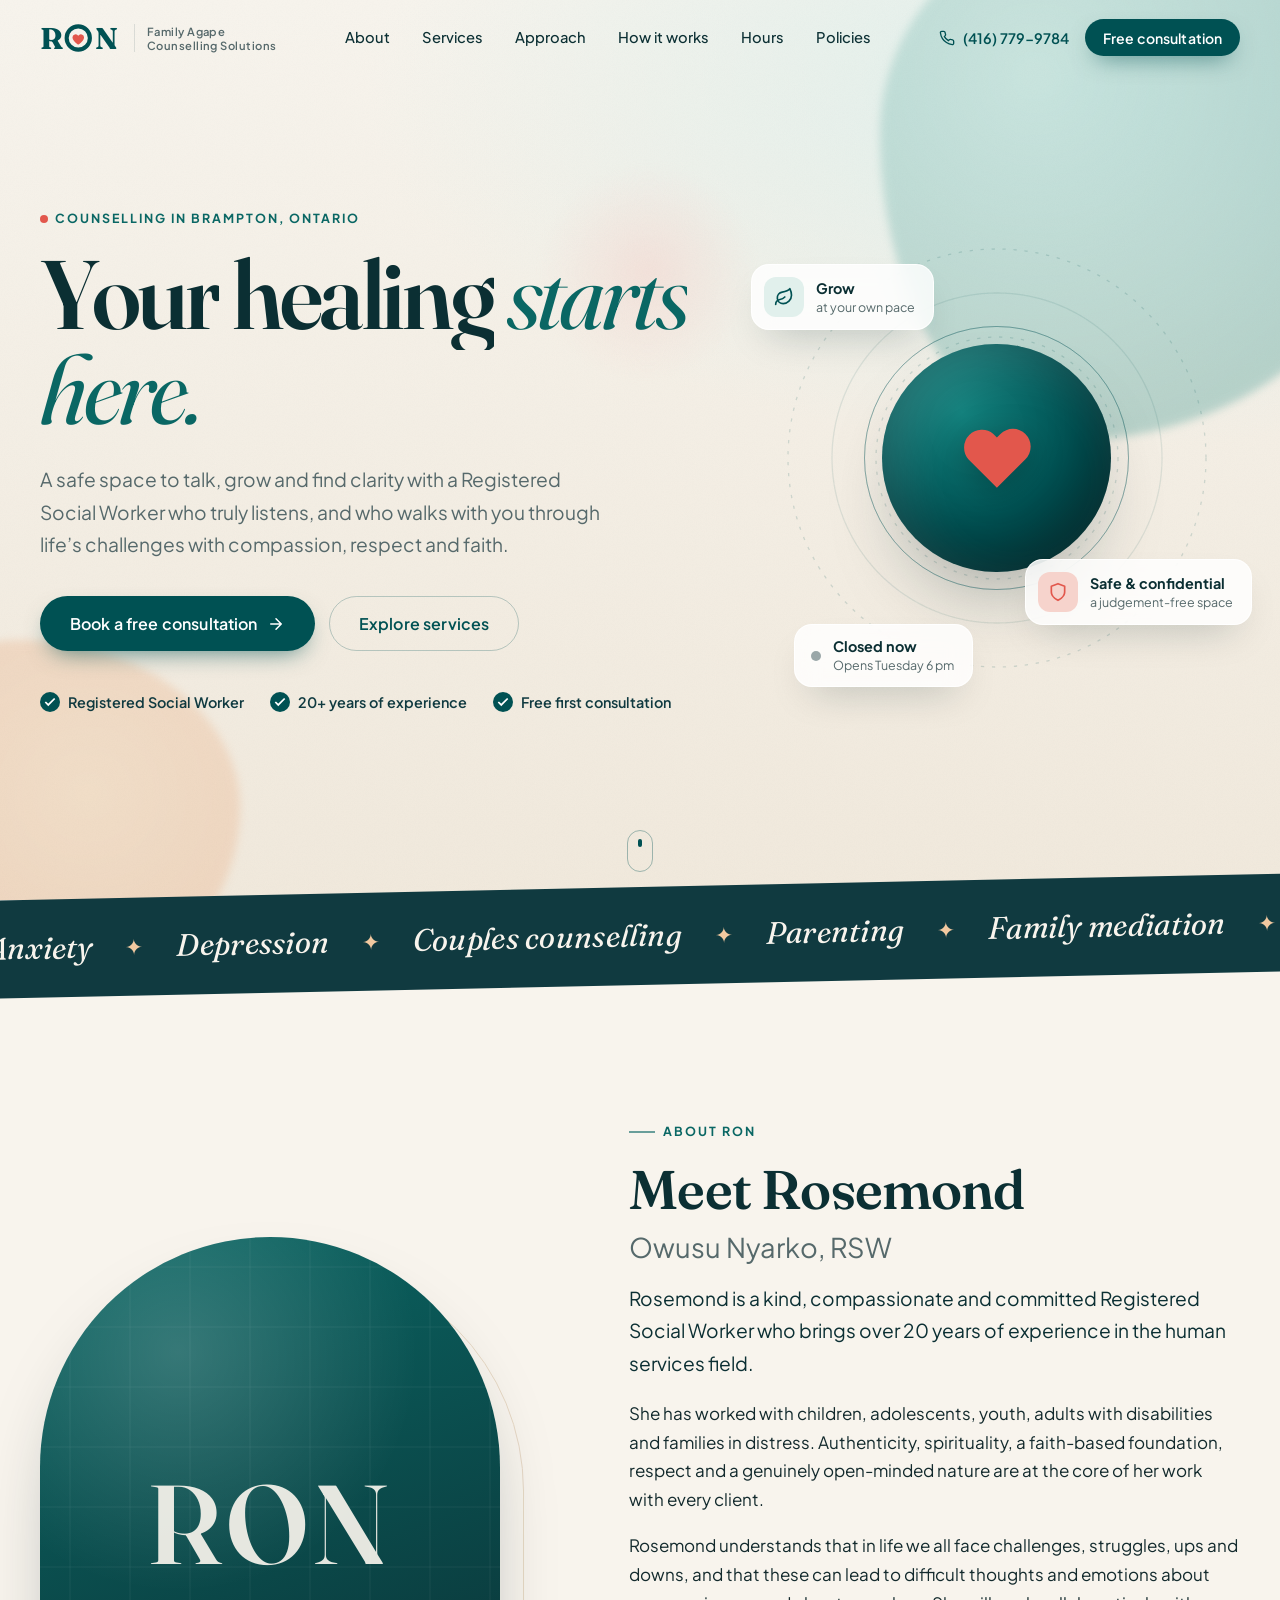
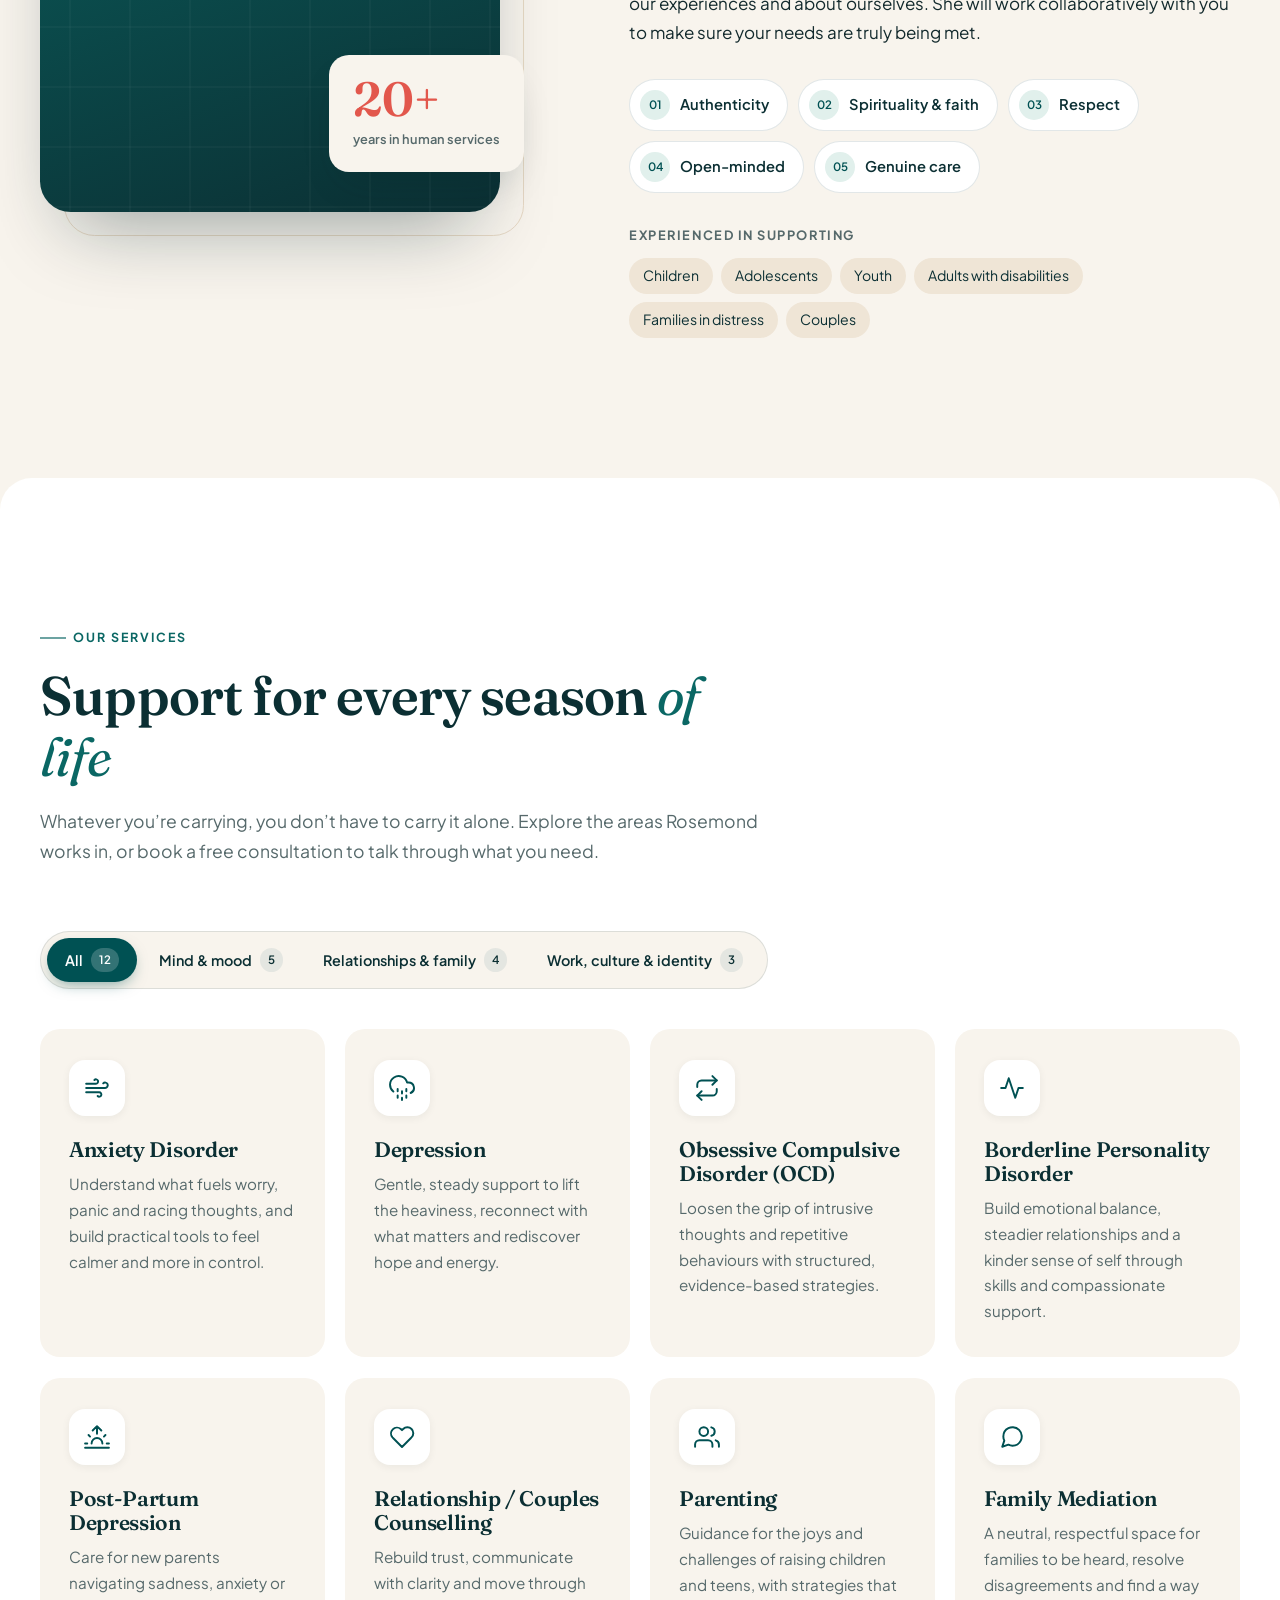
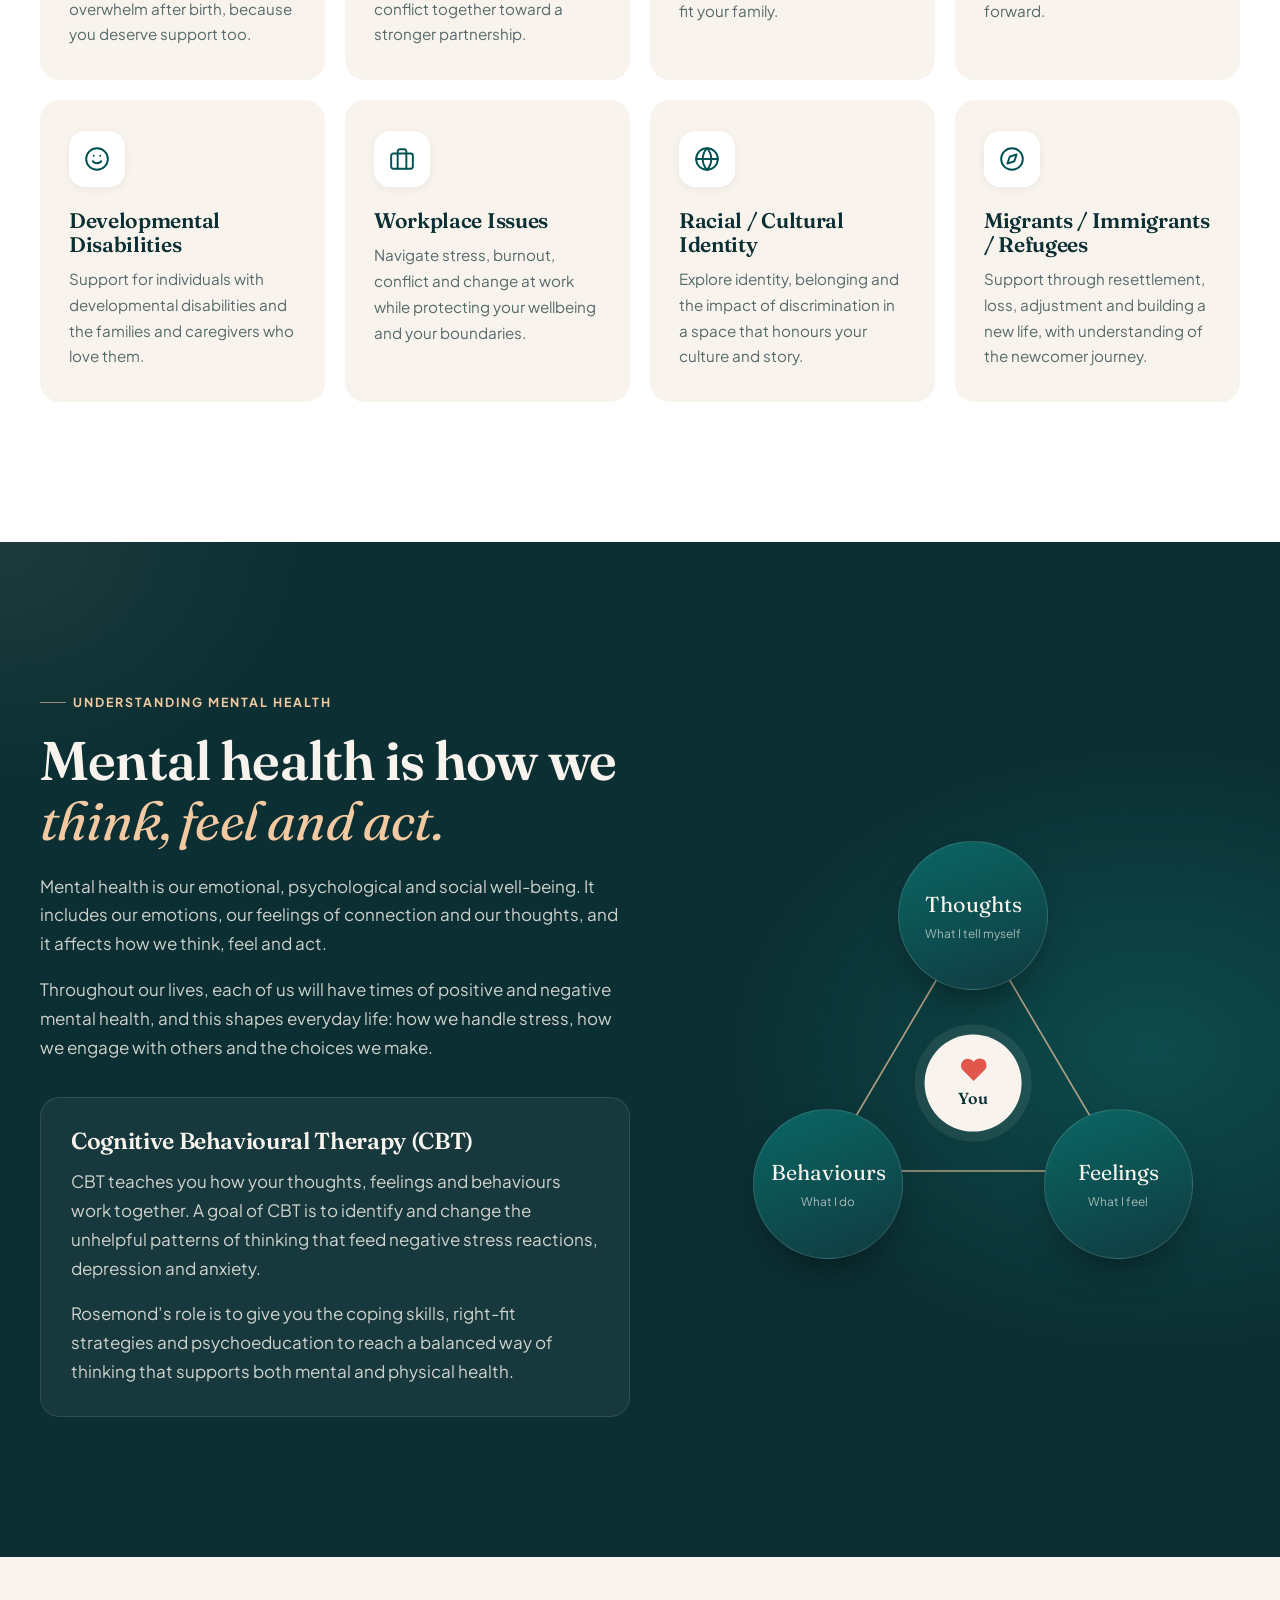
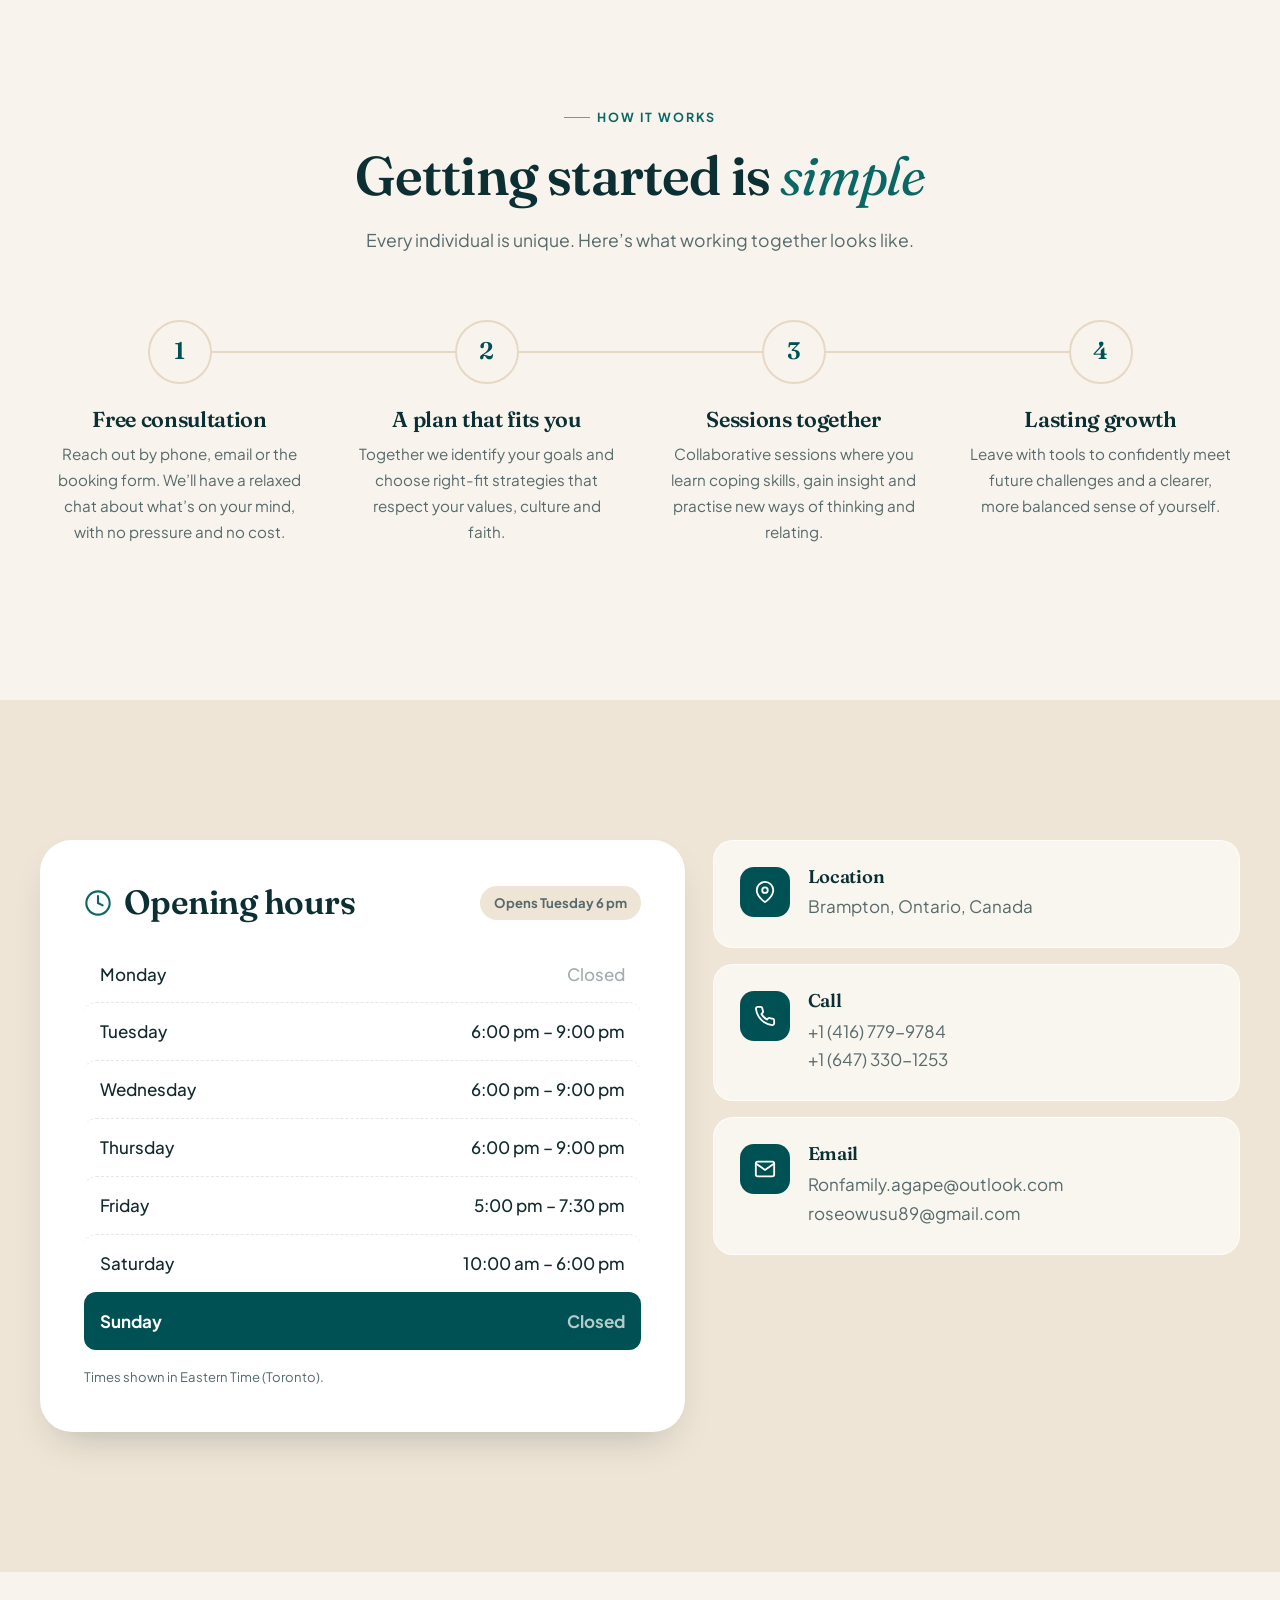
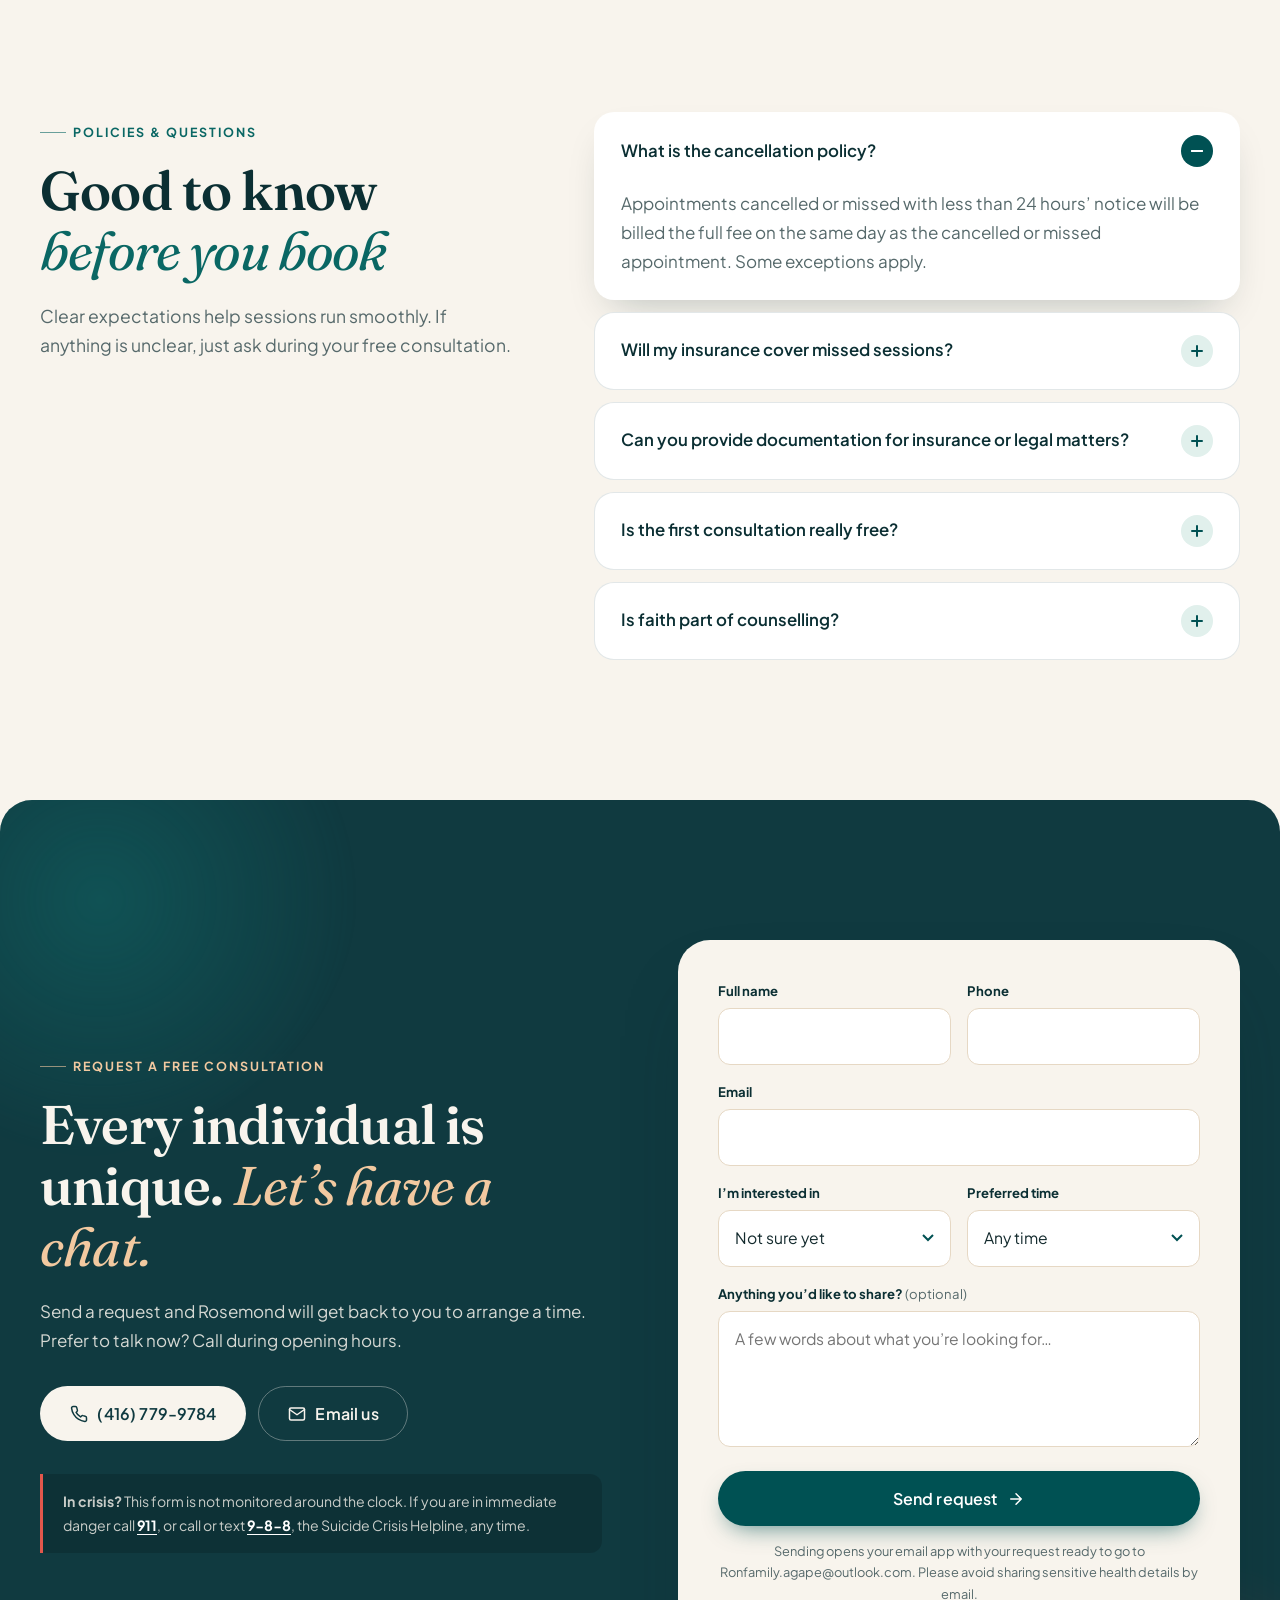
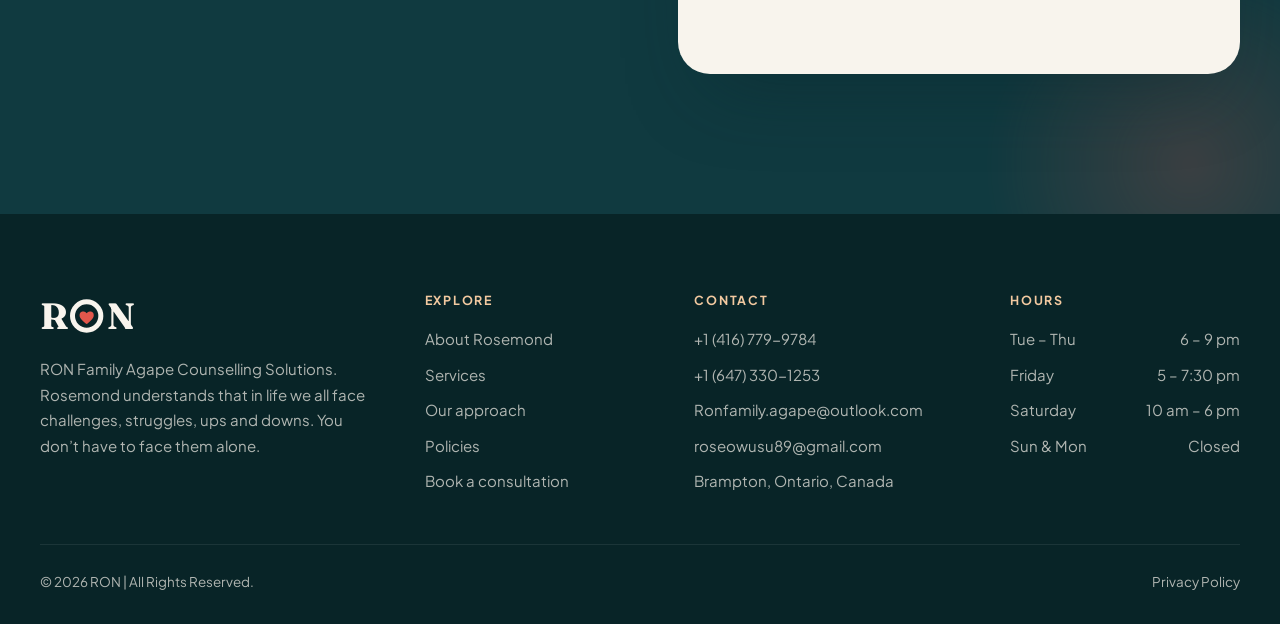
==== index.html @ 1e0b4d60 "Redesign RON Family Agape Counselling Solutions website Static, dependency-free site: animated hero," ====
<!DOCTYPE html>
<html lang="en" class="no-js">
<head>
  <meta charset="utf-8">
  <meta name="viewport" content="width=device-width, initial-scale=1">
  <title>RON Family Agape Counselling Solutions | Counselling in Brampton, Ontario</title>
  <meta name="description" content="Compassionate, faith-informed counselling with Rosemond Owusu Nyarko, Registered Social Worker with 20+ years of experience. Individuals, couples and families in Brampton, Ontario. Free consultation.">
  <meta name="theme-color" content="#005153">
  <meta property="og:title" content="RON Family Agape Counselling Solutions">
  <meta property="og:description" content="Your healing starts here. A safe space to talk, grow and find clarity. Book a free consultation.">
  <meta property="og:type" content="website">
  <link rel="icon" href="assets/favicon.svg" type="image/svg+xml">
  <link rel="preconnect" href="https://fonts.googleapis.com">
  <link rel="preconnect" href="https://fonts.gstatic.com" crossorigin>
  <link href="https://fonts.googleapis.com/css2?family=Fraunces:ital,opsz,wght@0,9..144,400;0,9..144,600;0,9..144,700;1,9..144,400;1,9..144,600&family=Plus+Jakarta+Sans:wght@400;500;600;700&display=swap" rel="stylesheet">
  <link rel="stylesheet" href="css/styles.css">
  <script type="application/ld+json">
  {
    "@context": "https://schema.org",
    "@type": "ProfessionalService",
    "name": "RON Family Agape Counselling Solutions",
    "description": "Counselling for individuals, couples and families with Rosemond Owusu Nyarko, Registered Social Worker.",
    "telephone": "+1-416-779-9784",
    "email": "Ronfamily.agape@outlook.com",
    "address": { "@type": "PostalAddress", "addressLocality": "Brampton", "addressRegion": "ON", "addressCountry": "CA" },
    "openingHoursSpecification": [
      { "@type": "OpeningHoursSpecification", "dayOfWeek": ["Tuesday","Wednesday","Thursday"], "opens": "18:00", "closes": "21:00" },
      { "@type": "OpeningHoursSpecification", "dayOfWeek": "Friday", "opens": "17:00", "closes": "19:30" },
      { "@type": "OpeningHoursSpecification", "dayOfWeek": "Saturday", "opens": "10:00", "closes": "18:00" }
    ]
  }
  </script>
</head>
<body>
  <a class="skip" href="#main">Skip to content</a>

  <!-- Icon sprite -->
  <svg width="0" height="0" style="position:absolute" aria-hidden="true">
    <defs>
      <symbol id="i-wind" viewBox="0 0 24 24"><path d="M9.6 4.6A2 2 0 1 1 11 8H2m10.6 11.4A2 2 0 1 0 14 16H2m15.7-8.3A2.5 2.5 0 1 1 19.5 12H2"/></symbol>
      <symbol id="i-cloud" viewBox="0 0 24 24"><path d="M20 16.6A5 5 0 0 0 18 7h-1.3A8 8 0 1 0 4 15.3"/><path d="M8 19v2M8 13v2M16 19v2M16 13v2M12 21v2M12 15v2"/></symbol>
      <symbol id="i-repeat" viewBox="0 0 24 24"><path d="M17 1l4 4-4 4"/><path d="M3 11V9a4 4 0 0 1 4-4h14"/><path d="M7 23l-4-4 4-4"/><path d="M21 13v2a4 4 0 0 1-4 4H3"/></symbol>
      <symbol id="i-pulse" viewBox="0 0 24 24"><path d="M22 12h-4l-3 9L9 3l-3 9H2"/></symbol>
      <symbol id="i-sunrise" viewBox="0 0 24 24"><path d="M17 18a5 5 0 0 0-10 0M12 2v7M4.2 10.2l1.4 1.4M1 18h2M21 18h2M18.4 11.6l1.4-1.4M23 22H1M8 6l4-4 4 4"/></symbol>
      <symbol id="i-heart" viewBox="0 0 24 24"><path d="M20.8 4.6a5.5 5.5 0 0 0-7.7 0L12 5.7l-1.1-1.1a5.5 5.5 0 0 0-7.7 7.8l1 1L12 21.2l7.8-7.8 1-1a5.5 5.5 0 0 0 0-7.8z"/></symbol>
      <symbol id="i-users" viewBox="0 0 24 24"><path d="M17 21v-2a4 4 0 0 0-4-4H5a4 4 0 0 0-4 4v2"/><circle cx="9" cy="7" r="4"/><path d="M23 21v-2a4 4 0 0 0-3-3.9M16 3.1a4 4 0 0 1 0 7.8"/></symbol>
      <symbol id="i-chat" viewBox="0 0 24 24"><path d="M21 11.5a8.4 8.4 0 0 1-.9 3.8 8.5 8.5 0 0 1-7.6 4.7 8.4 8.4 0 0 1-3.8-.9L3 21l1.9-5.7a8.4 8.4 0 0 1-.9-3.8 8.5 8.5 0 0 1 4.7-7.6 8.4 8.4 0 0 1 3.8-.9h.5a8.5 8.5 0 0 1 8 8v.5z"/></symbol>
      <symbol id="i-smile" viewBox="0 0 24 24"><circle cx="12" cy="12" r="10"/><path d="M8 14s1.5 2 4 2 4-2 4-2M9 9h.01M15 9h.01"/></symbol>
      <symbol id="i-briefcase" viewBox="0 0 24 24"><rect x="2" y="7" width="20" height="14" rx="2"/><path d="M16 21V5a2 2 0 0 0-2-2h-4a2 2 0 0 0-2 2v16"/></symbol>
      <symbol id="i-globe" viewBox="0 0 24 24"><circle cx="12" cy="12" r="10"/><path d="M2 12h20M12 2a15.3 15.3 0 0 1 4 10 15.3 15.3 0 0 1-4 10 15.3 15.3 0 0 1-4-10 15.3 15.3 0 0 1 4-10z"/></symbol>
      <symbol id="i-compass" viewBox="0 0 24 24"><circle cx="12" cy="12" r="10"/><path d="M16.2 7.8l-2.1 6.3-6.3 2.1 2.1-6.3z"/></symbol>
      <symbol id="i-phone" viewBox="0 0 24 24"><path d="M22 16.9v3a2 2 0 0 1-2.2 2 19.8 19.8 0 0 1-8.6-3.1 19.5 19.5 0 0 1-6-6 19.8 19.8 0 0 1-3.1-8.7A2 2 0 0 1 4.1 2h3a2 2 0 0 1 2 1.7c.1 1 .4 1.9.7 2.8a2 2 0 0 1-.5 2.1L8.1 9.9a16 16 0 0 0 6 6l1.3-1.3a2 2 0 0 1 2.1-.4c.9.3 1.8.6 2.8.7a2 2 0 0 1 1.7 2z"/></symbol>
      <symbol id="i-mail" viewBox="0 0 24 24"><path d="M4 4h16c1.1 0 2 .9 2 2v12c0 1.1-.9 2-2 2H4c-1.1 0-2-.9-2-2V6c0-1.1.9-2 2-2z"/><path d="M22 6l-10 7L2 6"/></symbol>
      <symbol id="i-pin" viewBox="0 0 24 24"><path d="M21 10c0 7-9 13-9 13s-9-6-9-13a9 9 0 0 1 18 0z"/><circle cx="12" cy="10" r="3"/></symbol>
      <symbol id="i-clock" viewBox="0 0 24 24"><circle cx="12" cy="12" r="10"/><path d="M12 6v6l4 2"/></symbol>
      <symbol id="i-arrow" viewBox="0 0 24 24"><path d="M5 12h14M12 5l7 7-7 7"/></symbol>
      <symbol id="i-check" viewBox="0 0 24 24"><path d="M20 6L9 17l-5-5"/></symbol>
      <symbol id="i-shield" viewBox="0 0 24 24"><path d="M12 22s8-4 8-10V5l-8-3-8 3v7c0 6 8 10 8 10z"/></symbol>
      <symbol id="i-leaf" viewBox="0 0 24 24"><path d="M11 20A7 7 0 0 1 9.8 6.1C15.5 5 17 4.5 19 2c1 2 2 4.2 2 8 0 5.5-4.8 10-10 10z"/><path d="M2 21c0-3 1.9-5.4 5.1-6C9.5 14.5 12 13 13 12"/></symbol>
      <symbol id="i-logo" viewBox="0 0 120 52">
        <text x="0" y="42" font-family="Fraunces, Georgia, serif" font-weight="700" font-size="44" fill="currentColor" stroke="none">R</text>
        <g transform="translate(36 6)"><circle cx="20" cy="20" r="17" fill="none" stroke="currentColor" stroke-width="6"/><path d="M20 29.5c-.4 0-.8-.1-1.1-.4-3.7-3.2-7.4-6.2-7.4-10a4.6 4.6 0 0 1 8.5-2.4 4.6 4.6 0 0 1 8.5 2.4c0 3.8-3.7 6.8-7.4 10-.3.3-.7.4-1.1.4z" fill="#e2574c" stroke="none"/></g>
        <text x="80" y="42" font-family="Fraunces, Georgia, serif" font-weight="700" font-size="44" fill="currentColor" stroke="none">N</text>
      </symbol>
    </defs>
  </svg>

  <div class="progress" aria-hidden="true"><span></span></div>

  <!-- ================= HEADER ================= -->
  <header class="nav" id="top">
    <div class="nav__inner container">
      <a class="nav__brand" href="#top" aria-label="RON Family Agape Counselling Solutions, home">
        <svg class="nav__logo"><use href="#i-logo"/></svg>
        <span class="nav__name">Family Agape<br>Counselling Solutions</span>
      </a>
      <nav class="nav__links" id="primary-nav" aria-label="Primary">
        <a href="#about">About</a>
        <a href="#services">Services</a>
        <a href="#approach">Approach</a>
        <a href="#process">How it works</a>
        <a href="#hours">Hours</a>
        <a href="#faq">Policies</a>
      </nav>
      <div class="nav__cta">
        <a class="nav__phone" href="tel:+14167799784"><svg><use href="#i-phone"/></svg><span>(416) 779-9784</span></a>
        <a class="btn btn--primary btn--sm magnetic" href="#book">Free consultation</a>
      </div>
      <button class="nav__toggle" aria-label="Open menu" aria-expanded="false" aria-controls="mobile-menu"><span></span><span></span></button>
    </div>
    <div class="mobile-menu" id="mobile-menu" hidden>
      <a href="#about">About</a>
      <a href="#services">Services</a>
      <a href="#approach">Approach</a>
      <a href="#process">How it works</a>
      <a href="#hours">Hours</a>
      <a href="#faq">Policies</a>
      <a class="btn btn--primary" href="#book">Book a free consultation</a>
      <a class="mobile-menu__phone" href="tel:+14167799784">Call (416) 779-9784</a>
    </div>
  </header>

  <main id="main">
    <!-- ================= HERO ================= -->
    <section class="hero">
      <div class="hero__bg" aria-hidden="true">
        <div class="blob blob--1"></div>
        <div class="blob blob--2"></div>
        <div class="blob blob--3"></div>
        <div class="grain"></div>
      </div>
      <div class="container hero__grid">
        <div class="hero__copy">
          <p class="eyebrow reveal"><span class="dot"></span> Counselling in Brampton, Ontario</p>
          <h1 class="hero__title split">Your healing <em>starts here.</em></h1>
          <p class="hero__lead reveal" style="--d:.5s">A safe space to talk, grow and find clarity with a Registered Social Worker who truly listens, and who walks with you through life’s challenges with compassion, respect and faith.</p>
          <div class="hero__actions reveal" style="--d:.65s">
            <a class="btn btn--primary btn--lg magnetic" href="#book">Book a free consultation <svg><use href="#i-arrow"/></svg></a>
            <a class="btn btn--ghost btn--lg" href="#services">Explore services</a>
          </div>
          <ul class="hero__trust reveal" style="--d:.8s">
            <li><svg><use href="#i-check"/></svg> Registered Social Worker</li>
            <li><svg><use href="#i-check"/></svg> 20+ years of experience</li>
            <li><svg><use href="#i-check"/></svg> Free first consultation</li>
          </ul>
        </div>

        <div class="hero__visual reveal" style="--d:.3s" aria-hidden="true">
          <div class="orb">
            <svg class="orb__rings" viewBox="0 0 400 400">
              <circle cx="200" cy="200" r="190"/>
              <circle cx="200" cy="200" r="150"/>
              <circle cx="200" cy="200" r="110"/>
            </svg>
            <div class="orb__core">
              <svg viewBox="0 0 24 24" class="orb__heart"><use href="#i-heart"/></svg>
            </div>
            <div class="float-card float-card--a">
              <span class="float-card__icon"><svg><use href="#i-leaf"/></svg></span>
              <div><strong>Grow</strong><small>at your own pace</small></div>
            </div>
            <div class="float-card float-card--b">
              <span class="float-card__icon float-card__icon--warm"><svg><use href="#i-shield"/></svg></span>
              <div><strong>Safe &amp; confidential</strong><small>a judgement-free space</small></div>
            </div>
            <div class="float-card float-card--c">
              <span class="status-dot" data-open-dot></span>
              <div><strong data-open-label>Checking hours…</strong><small data-open-sub>Brampton, ON</small></div>
            </div>
          </div>
        </div>
      </div>
      <a class="hero__scroll" href="#about" aria-label="Scroll to about"><span></span></a>
    </section>

    <!-- ================= MARQUEE ================= -->
    <div class="marquee" aria-hidden="true">
      <div class="marquee__track">
        <span>Anxiety</span><i>✦</i><span>Depression</span><i>✦</i><span>Couples counselling</span><i>✦</i><span>Parenting</span><i>✦</i><span>Family mediation</span><i>✦</i><span>Workplace issues</span><i>✦</i><span>Post-partum depression</span><i>✦</i><span>Cultural identity</span><i>✦</i><span>Newcomers &amp; refugees</span><i>✦</i><span>OCD</span><i>✦</i>
        <span>Anxiety</span><i>✦</i><span>Depression</span><i>✦</i><span>Couples counselling</span><i>✦</i><span>Parenting</span><i>✦</i><span>Family mediation</span><i>✦</i><span>Workplace issues</span><i>✦</i><span>Post-partum depression</span><i>✦</i><span>Cultural identity</span><i>✦</i><span>Newcomers &amp; refugees</span><i>✦</i><span>OCD</span><i>✦</i>
      </div>
    </div>

    <!-- ================= ABOUT ================= -->
    <section class="section about" id="about">
      <div class="container about__grid">
        <div class="about__portrait reveal">
          <div class="portrait">
            <div class="portrait__frame">
              <!-- Replace with a photo: <img src="assets/rosemond.jpg" alt="Rosemond Owusu Nyarko"> -->
              <div class="portrait__monogram" aria-hidden="true">RON</div>
            </div>
            <div class="portrait__badge">
              <span class="counter" data-count="20" data-suffix="+">0</span>
              <small>years in human services</small>
            </div>
          </div>
        </div>
        <div class="about__copy">
          <p class="eyebrow reveal">About RON</p>
          <h2 class="section__title reveal">Meet Rosemond <span class="muted">Owusu Nyarko, RSW</span></h2>
          <p class="lead reveal">Rosemond is a kind, compassionate and committed Registered Social Worker who brings over 20 years of experience in the human services field.</p>
          <p class="reveal">She has worked with children, adolescents, youth, adults with disabilities and families in distress. Authenticity, spirituality, a faith-based foundation, respect and a genuinely open-minded nature are at the core of her work with every client.</p>
          <p class="reveal">Rosemond understands that in life we all face challenges, struggles, ups and downs, and that these can lead to difficult thoughts and emotions about our experiences and about ourselves. She will work collaboratively with you to make sure your needs are truly being met.</p>

          <ul class="values reveal">
            <li><span>01</span>Authenticity</li>
            <li><span>02</span>Spirituality &amp; faith</li>
            <li><span>03</span>Respect</li>
            <li><span>04</span>Open-minded</li>
            <li><span>05</span>Genuine care</li>
          </ul>

          <div class="who reveal">
            <p class="who__label">Experienced in supporting</p>
            <div class="chips">
              <span class="chip">Children</span><span class="chip">Adolescents</span><span class="chip">Youth</span><span class="chip">Adults with disabilities</span><span class="chip">Families in distress</span><span class="chip">Couples</span>
            </div>
          </div>
        </div>
      </div>
    </section>

    <!-- ================= SERVICES ================= -->
    <section class="section services" id="services">
      <div class="container">
        <div class="section__head">
          <p class="eyebrow reveal">Our services</p>
          <h2 class="section__title reveal">Support for every season <em>of life</em></h2>
          <p class="section__sub reveal">Whatever you’re carrying, you don’t have to carry it alone. Explore the areas Rosemond works in, or book a free consultation to talk through what you need.</p>
        </div>

        <div class="filters reveal" role="tablist" aria-label="Filter services">
          <button class="filter is-active" data-filter="all" role="tab" aria-selected="true">All <span>12</span></button>
          <button class="filter" data-filter="mind" role="tab" aria-selected="false">Mind &amp; mood <span>5</span></button>
          <button class="filter" data-filter="family" role="tab" aria-selected="false">Relationships &amp; family <span>4</span></button>
          <button class="filter" data-filter="life" role="tab" aria-selected="false">Work, culture &amp; identity <span>3</span></button>
          <span class="filters__pill" aria-hidden="true"></span>
        </div>

        <div class="cards">
          <article class="card" data-cat="mind">
            <div class="card__icon"><svg><use href="#i-wind"/></svg></div>
            <h3>Anxiety Disorder</h3>
            <p>Understand what fuels worry, panic and racing thoughts, and build practical tools to feel calmer and more in control.</p>
          </article>
          <article class="card" data-cat="mind">
            <div class="card__icon"><svg><use href="#i-cloud"/></svg></div>
            <h3>Depression</h3>
            <p>Gentle, steady support to lift the heaviness, reconnect with what matters and rediscover hope and energy.</p>
          </article>
          <article class="card" data-cat="mind">
            <div class="card__icon"><svg><use href="#i-repeat"/></svg></div>
            <h3>Obsessive Compulsive Disorder (OCD)</h3>
            <p>Loosen the grip of intrusive thoughts and repetitive behaviours with structured, evidence-based strategies.</p>
          </article>
          <article class="card" data-cat="mind">
            <div class="card__icon"><svg><use href="#i-pulse"/></svg></div>
            <h3>Borderline Personality Disorder</h3>
            <p>Build emotional balance, steadier relationships and a kinder sense of self through skills and compassionate support.</p>
          </article>
          <article class="card" data-cat="mind">
            <div class="card__icon"><svg><use href="#i-sunrise"/></svg></div>
            <h3>Post-Partum Depression</h3>
            <p>Care for new parents navigating sadness, anxiety or overwhelm after birth, because you deserve support too.</p>
          </article>
          <article class="card" data-cat="family">
            <div class="card__icon"><svg><use href="#i-heart"/></svg></div>
            <h3>Relationship / Couples Counselling</h3>
            <p>Rebuild trust, communicate with clarity and move through conflict together toward a stronger partnership.</p>
          </article>
          <article class="card" data-cat="family">
            <div class="card__icon"><svg><use href="#i-users"/></svg></div>
            <h3>Parenting</h3>
            <p>Guidance for the joys and challenges of raising children and teens, with strategies that fit your family.</p>
          </article>
          <article class="card" data-cat="family">
            <div class="card__icon"><svg><use href="#i-chat"/></svg></div>
            <h3>Family Mediation</h3>
            <p>A neutral, respectful space for families to be heard, resolve disagreements and find a way forward.</p>
          </article>
          <article class="card" data-cat="family">
            <div class="card__icon"><svg><use href="#i-smile"/></svg></div>
            <h3>Developmental Disabilities</h3>
            <p>Support for individuals with developmental disabilities and the families and caregivers who love them.</p>
          </article>
          <article class="card" data-cat="life">
            <div class="card__icon"><svg><use href="#i-briefcase"/></svg></div>
            <h3>Workplace Issues</h3>
            <p>Navigate stress, burnout, conflict and change at work while protecting your wellbeing and your boundaries.</p>
          </article>
          <article class="card" data-cat="life">
            <div class="card__icon"><svg><use href="#i-globe"/></svg></div>
            <h3>Racial / Cultural Identity</h3>
            <p>Explore identity, belonging and the impact of discrimination in a space that honours your culture and story.</p>
          </article>
          <article class="card" data-cat="life">
            <div class="card__icon"><svg><use href="#i-compass"/></svg></div>
            <h3>Migrants / Immigrants / Refugees</h3>
            <p>Support through resettlement, loss, adjustment and building a new life, with understanding of the newcomer journey.</p>
          </article>
        </div>
      </div>
    </section>

    <!-- ================= APPROACH ================= -->
    <section class="section approach" id="approach">
      <div class="container approach__grid">
        <div class="approach__copy">
          <p class="eyebrow eyebrow--light reveal">Understanding mental health</p>
          <h2 class="section__title reveal">Mental health is how we <em>think, feel and act.</em></h2>
          <p class="reveal">Mental health is our emotional, psychological and social well-being. It includes our emotions, our feelings of connection and our thoughts, and it affects how we think, feel and act.</p>
          <p class="reveal">Throughout our lives, each of us will have times of positive and negative mental health, and this shapes everyday life: how we handle stress, how we engage with others and the choices we make.</p>

          <div class="cbt reveal">
            <h3>Cognitive Behavioural Therapy (CBT)</h3>
            <p>CBT teaches you how your thoughts, feelings and behaviours work together. A goal of CBT is to identify and change the unhelpful patterns of thinking that feed negative stress reactions, depression and anxiety.</p>
            <p>Rosemond’s role is to give you the coping skills, right-fit strategies and psychoeducation to reach a balanced way of thinking that supports both mental and physical health.</p>
          </div>
        </div>

        <div class="triad reveal" aria-label="The CBT cycle: thoughts, feelings and behaviours influence each other">
          <svg class="triad__lines" viewBox="0 0 400 380" aria-hidden="true">
            <defs>
              <marker id="arr" viewBox="0 0 10 10" refX="8" refY="5" markerWidth="7" markerHeight="7" orient="auto-start-reverse"><path d="M0 0L10 5L0 10z" fill="#f2c9a0"/></marker>
            </defs>
            <path class="triad__path" d="M200 70 L330 290" marker-end="url(#arr)" marker-start="url(#arr)"/>
            <path class="triad__path" d="M330 300 L70 300" marker-end="url(#arr)" marker-start="url(#arr)"/>
            <path class="triad__path" d="M70 290 L200 70" marker-end="url(#arr)" marker-start="url(#arr)"/>
          </svg>
          <div class="triad__node triad__node--top"><span>Thoughts</span><small>What I tell myself</small></div>
          <div class="triad__node triad__node--right"><span>Feelings</span><small>What I feel</small></div>
          <div class="triad__node triad__node--left"><span>Behaviours</span><small>What I do</small></div>
          <div class="triad__center"><svg><use href="#i-heart"/></svg><span>You</span></div>
        </div>
      </div>
    </section>

    <!-- ================= PROCESS ================= -->
    <section class="section process" id="process">
      <div class="container">
        <div class="section__head section__head--center">
          <p class="eyebrow reveal">How it works</p>
          <h2 class="section__title reveal">Getting started is <em>simple</em></h2>
          <p class="section__sub reveal">Every individual is unique. Here’s what working together looks like.</p>
        </div>
        <ol class="steps">
          <li class="steps__line" aria-hidden="true"><span></span></li>
          <li class="step reveal">
            <span class="step__num">1</span>
            <h3>Free consultation</h3>
            <p>Reach out by phone, email or the booking form. We’ll have a relaxed chat about what’s on your mind, with no pressure and no cost.</p>
          </li>
          <li class="step reveal" style="--d:.1s">
            <span class="step__num">2</span>
            <h3>A plan that fits you</h3>
            <p>Together we identify your goals and choose right-fit strategies that respect your values, culture and faith.</p>
          </li>
          <li class="step reveal" style="--d:.2s">
            <span class="step__num">3</span>
            <h3>Sessions together</h3>
            <p>Collaborative sessions where you learn coping skills, gain insight and practise new ways of thinking and relating.</p>
          </li>
          <li class="step reveal" style="--d:.3s">
            <span class="step__num">4</span>
            <h3>Lasting growth</h3>
            <p>Leave with tools to confidently meet future challenges and a clearer, more balanced sense of yourself.</p>
          </li>
        </ol>
      </div>
    </section>

    <!-- ================= HOURS & LOCATION ================= -->
    <section class="section hours" id="hours">
      <div class="container hours__grid">
        <div class="hours__card reveal">
          <div class="hours__head">
            <h2><svg><use href="#i-clock"/></svg> Opening hours</h2>
            <span class="open-pill" data-open-pill>…</span>
          </div>
          <ul class="hours__list" data-hours>
            <li data-day="1"><span>Monday</span><span class="closed">Closed</span></li>
            <li data-day="2"><span>Tuesday</span><span>6:00 pm – 9:00 pm</span></li>
            <li data-day="3"><span>Wednesday</span><span>6:00 pm – 9:00 pm</span></li>
            <li data-day="4"><span>Thursday</span><span>6:00 pm – 9:00 pm</span></li>
            <li data-day="5"><span>Friday</span><span>5:00 pm – 7:30 pm</span></li>
            <li data-day="6"><span>Saturday</span><span>10:00 am – 6:00 pm</span></li>
            <li data-day="0"><span>Sunday</span><span class="closed">Closed</span></li>
          </ul>
          <p class="hours__note">Times shown in Eastern Time (Toronto).</p>
        </div>

        <div class="contact-cards">
          <div class="info-card reveal">
            <span class="info-card__icon"><svg><use href="#i-pin"/></svg></span>
            <div>
              <h3>Location</h3>
              <p>Brampton, Ontario, Canada</p>
            </div>
          </div>
          <div class="info-card reveal" style="--d:.08s">
            <span class="info-card__icon"><svg><use href="#i-phone"/></svg></span>
            <div>
              <h3>Call</h3>
              <p><a href="tel:+14167799784">+1 (416) 779-9784</a></p>
              <p><a href="tel:+16473301253">+1 (647) 330-1253</a></p>
            </div>
          </div>
          <div class="info-card reveal" style="--d:.16s">
            <span class="info-card__icon"><svg><use href="#i-mail"/></svg></span>
            <div>
              <h3>Email</h3>
              <p><a href="mailto:Ronfamily.agape@outlook.com">Ronfamily.agape@outlook.com</a></p>
              <p><a href="mailto:roseowusu89@gmail.com">roseowusu89@gmail.com</a></p>
            </div>
          </div>
        </div>
      </div>
    </section>

    <!-- ================= POLICIES / FAQ ================= -->
    <section class="section faq" id="faq">
      <div class="container faq__grid">
        <div>
          <p class="eyebrow reveal">Policies &amp; questions</p>
          <h2 class="section__title reveal">Good to know <em>before you book</em></h2>
          <p class="section__sub reveal">Clear expectations help sessions run smoothly. If anything is unclear, just ask during your free consultation.</p>
        </div>
        <div class="accordion">
          <details class="acc reveal" open>
            <summary>What is the cancellation policy?<span class="acc__icon"></span></summary>
            <div class="acc__body"><p>Appointments cancelled or missed with less than 24 hours’ notice will be billed the full fee on the same day as the cancelled or missed appointment. Some exceptions apply.</p></div>
          </details>
          <details class="acc reveal">
            <summary>Will my insurance cover missed sessions?<span class="acc__icon"></span></summary>
            <div class="acc__body"><p>Missed or cancelled appointments may not be covered under your insurance plan. You are expected to keep track of your own appointments.</p></div>
          </details>
          <details class="acc reveal">
            <summary>Can you provide documentation for insurance or legal matters?<span class="acc__icon"></span></summary>
            <div class="acc__body"><p>Rosemond does not provide documentation directly for insurance or legal matters. Please refer to your primary care physician or family doctor.</p></div>
          </details>
          <details class="acc reveal">
            <summary>Is the first consultation really free?<span class="acc__icon"></span></summary>
            <div class="acc__body"><p>Yes. Every individual is unique, so the first conversation is a free consultation to get to know you and talk about what you’re looking for.</p></div>
          </details>
          <details class="acc reveal">
            <summary>Is faith part of counselling?<span class="acc__icon"></span></summary>
            <div class="acc__body"><p>Spirituality and faith are part of Rosemond’s foundation, and she welcomes them into sessions when that’s meaningful to you. Your values lead; you are always respected wherever you are.</p></div>
          </details>
        </div>
      </div>
    </section>

    <!-- ================= BOOK ================= -->
    <section class="section book" id="book">
      <div class="book__bg" aria-hidden="true"><div class="blob blob--4"></div><div class="blob blob--5"></div></div>
      <div class="container book__grid">
        <div class="book__copy">
          <p class="eyebrow eyebrow--light reveal">Request a free consultation</p>
          <h2 class="section__title reveal">Every individual is unique. <em>Let’s have a chat.</em></h2>
          <p class="reveal">Send a request and Rosemond will get back to you to arrange a time. Prefer to talk now? Call during opening hours.</p>
          <div class="book__direct reveal">
            <a class="btn btn--light btn--lg magnetic" href="tel:+14167799784"><svg><use href="#i-phone"/></svg> (416) 779-9784</a>
            <a class="btn btn--outline-light btn--lg" href="mailto:Ronfamily.agape@outlook.com"><svg><use href="#i-mail"/></svg> Email us</a>
          </div>
          <p class="crisis reveal"><strong>In crisis?</strong> This form is not monitored around the clock. If you are in immediate danger call <a href="tel:911">911</a>, or call or text <a href="tel:988">9-8-8</a>, the Suicide Crisis Helpline, any time.</p>
        </div>

        <form class="form reveal" id="book-form" novalidate>
          <div class="form__row">
            <label class="field"><span>Full name</span><input name="name" autocomplete="name" required></label>
            <label class="field"><span>Phone</span><input name="phone" type="tel" autocomplete="tel"></label>
          </div>
          <label class="field"><span>Email</span><input name="email" type="email" autocomplete="email" required></label>
          <div class="form__row">
            <label class="field"><span>I’m interested in</span>
              <select name="service">
                <option>Not sure yet</option>
                <option>Anxiety Disorder</option>
                <option>Depression</option>
                <option>Obsessive Compulsive Disorder (OCD)</option>
                <option>Borderline Personality Disorder</option>
                <option>Post-Partum Depression</option>
                <option>Relationship / Couples Counselling</option>
                <option>Parenting</option>
                <option>Family Mediation</option>
                <option>Developmental Disabilities</option>
                <option>Workplace Issues</option>
                <option>Racial / Cultural Identity</option>
                <option>Migrants / Immigrants / Refugees</option>
              </select>
            </label>
            <label class="field"><span>Preferred time</span>
              <select name="time">
                <option>Any time</option>
                <option>Tuesday evening</option>
                <option>Wednesday evening</option>
                <option>Thursday evening</option>
                <option>Friday evening</option>
                <option>Saturday</option>
              </select>
            </label>
          </div>
          <label class="field"><span>Anything you’d like to share? <em>(optional)</em></span><textarea name="message" rows="4" placeholder="A few words about what you’re looking for…"></textarea></label>
          <button class="btn btn--primary btn--lg btn--block magnetic" type="submit">Send request <svg><use href="#i-arrow"/></svg></button>
          <p class="form__note">Sending opens your email app with your request ready to go to Ronfamily.agape@outlook.com. Please avoid sharing sensitive health details by email.</p>
          <p class="form__status" role="status" aria-live="polite"></p>
        </form>
      </div>
    </section>
  </main>

  <!-- ================= FOOTER ================= -->
  <footer class="footer">
    <div class="container footer__grid">
      <div class="footer__brand">
        <svg class="footer__logo"><use href="#i-logo"/></svg>
        <p>RON Family Agape Counselling Solutions. Rosemond understands that in life we all face challenges, struggles, ups and downs. You don’t have to face them alone.</p>
      </div>
      <div>
        <h4>Explore</h4>
        <ul>
          <li><a href="#about">About Rosemond</a></li>
          <li><a href="#services">Services</a></li>
          <li><a href="#approach">Our approach</a></li>
          <li><a href="#faq">Policies</a></li>
          <li><a href="#book">Book a consultation</a></li>
        </ul>
      </div>
      <div>
        <h4>Contact</h4>
        <ul>
          <li><a href="tel:+14167799784">+1 (416) 779-9784</a></li>
          <li><a href="tel:+16473301253">+1 (647) 330-1253</a></li>
          <li><a href="mailto:Ronfamily.agape@outlook.com">Ronfamily.agape@outlook.com</a></li>
          <li><a href="mailto:roseowusu89@gmail.com">roseowusu89@gmail.com</a></li>
          <li>Brampton, Ontario, Canada</li>
        </ul>
      </div>
      <div>
        <h4>Hours</h4>
        <ul class="footer__hours">
          <li><span>Tue – Thu</span><span>6 – 9 pm</span></li>
          <li><span>Friday</span><span>5 – 7:30 pm</span></li>
          <li><span>Saturday</span><span>10 am – 6 pm</span></li>
          <li><span>Sun &amp; Mon</span><span>Closed</span></li>
        </ul>
      </div>
    </div>
    <div class="container footer__bottom">
      <p>© <span data-year>2026</span> RON | All Rights Reserved.</p>
      <p><a href="privacy.html">Privacy Policy</a></p>
    </div>
  </footer>

  <a class="to-top" href="#top" aria-label="Back to top"><svg><use href="#i-arrow"/></svg></a>

  <script src="js/main.js" defer></script>
</body>
</html>
---- css/styles.css ----
/* =========================================================
   RON Family Agape Counselling Solutions
   ========================================================= */

:root {
  --teal-950: #082427;
  --teal-900: #0b2f33;
  --teal-800: #103a40;
  --teal-700: #005153;
  --teal-600: #0a6764;
  --teal-500: #12807c;
  --teal-200: #bfe0da;
  --teal-100: #e1f0ec;
  --cream: #f8f4ed;
  --sand: #efe5d6;
  --sand-2: #e6d8c4;
  --coral: #e2574c;
  --coral-soft: #f6d3cc;
  --peach: #f2c9a0;
  --ink: #132a2d;
  --muted: #56696b;
  --line: rgba(16, 58, 64, .12);
  --white: #fff;

  --font-display: "Fraunces", Georgia, "Times New Roman", serif;
  --font-body: "Plus Jakarta Sans", system-ui, -apple-system, "Segoe UI", Roboto, sans-serif;

  --radius-sm: 12px;
  --radius: 20px;
  --radius-lg: 32px;
  --shadow-sm: 0 2px 8px rgba(8, 36, 39, .06);
  --shadow: 0 18px 40px -18px rgba(8, 36, 39, .28);
  --shadow-lg: 0 40px 80px -30px rgba(8, 36, 39, .4);
  --ease: cubic-bezier(.2, .8, .2, 1);
  --ease-spring: cubic-bezier(.34, 1.56, .64, 1);
  --nav-h: 76px;
}

*, *::before, *::after { box-sizing: border-box; }
html { scroll-behavior: smooth; scroll-padding-top: calc(var(--nav-h) + 16px); -webkit-text-size-adjust: 100%; }
body {
  margin: 0;
  font-family: var(--font-body);
  font-size: 17px;
  line-height: 1.7;
  color: var(--ink);
  background: var(--cream);
  -webkit-font-smoothing: antialiased;
  overflow-x: hidden;
}
img, svg { display: block; max-width: 100%; }
main, .footer { overflow-x: clip; }
a { color: inherit; text-decoration: none; }
p { margin: 0 0 1em; }
h1, h2, h3, h4 { margin: 0; font-family: var(--font-display); font-weight: 600; line-height: 1.12; letter-spacing: -.015em; }
em { font-style: italic; }
button, input, select, textarea { font: inherit; color: inherit; }
::selection { background: var(--teal-700); color: var(--cream); }

svg use { pointer-events: none; }
.container { width: min(1200px, 100% - 48px); margin-inline: auto; }

.skip {
  position: absolute; left: 16px; top: -60px; z-index: 200;
  background: var(--teal-700); color: #fff; padding: 10px 16px; border-radius: 10px;
  transition: top .2s;
}
.skip:focus { top: 16px; }
:focus-visible { outline: 3px solid var(--coral); outline-offset: 3px; border-radius: 6px; }

/* ---------- Scroll progress ---------- */
.progress { position: fixed; inset: 0 0 auto 0; height: 3px; z-index: 120; pointer-events: none; }
.progress span { display: block; height: 100%; width: 100%; transform-origin: 0 50%; transform: scaleX(0); background: linear-gradient(90deg, var(--teal-500), var(--coral)); }

/* ---------- Buttons ---------- */
.btn {
  --bg: var(--teal-700); --fg: #fff;
  position: relative; display: inline-flex; align-items: center; justify-content: center; gap: .6em;
  padding: .9em 1.5em; border-radius: 999px; border: 1.5px solid transparent;
  background: var(--bg); color: var(--fg);
  font-weight: 600; font-size: .95rem; line-height: 1; letter-spacing: .01em;
  cursor: pointer; overflow: hidden; isolation: isolate;
  transition: transform .35s var(--ease), box-shadow .35s var(--ease), background .3s, color .3s, border-color .3s;
  will-change: transform;
}
.btn svg { width: 18px; height: 18px; fill: none; stroke: currentColor; stroke-width: 2; stroke-linecap: round; stroke-linejoin: round; transition: transform .35s var(--ease); }
.btn:hover svg { transform: translateX(3px); }
.btn::after {
  content: ""; position: absolute; inset: 0; z-index: -1;
  background: radial-gradient(120px circle at var(--mx, 50%) var(--my, 50%), rgba(255,255,255,.28), transparent 60%);
  opacity: 0; transition: opacity .3s;
}
.btn:hover::after { opacity: 1; }
.btn--primary { box-shadow: 0 10px 24px -10px rgba(0, 81, 83, .7); }
.btn--primary:hover { --bg: var(--teal-800); box-shadow: 0 16px 30px -12px rgba(0, 81, 83, .8); }
.btn--ghost { --bg: transparent; --fg: var(--teal-700); border-color: rgba(0, 81, 83, .25); }
.btn--ghost:hover { border-color: var(--teal-700); background: rgba(0, 81, 83, .06); }
.btn--light { --bg: var(--cream); --fg: var(--teal-800); }
.btn--light:hover { --bg: #fff; }
.btn--outline-light { --bg: transparent; --fg: var(--cream); border-color: rgba(248, 244, 237, .35); }
.btn--outline-light:hover { border-color: var(--cream); background: rgba(255,255,255,.06); }
.btn--sm { padding: .75em 1.2em; font-size: .88rem; }
.btn--lg { padding: 1.1em 1.8em; font-size: 1rem; }
.btn--block { width: 100%; }

/* ---------- Eyebrow / headings ---------- */
.eyebrow {
  display: inline-flex; align-items: center; gap: .6em;
  font-size: .78rem; font-weight: 700; letter-spacing: .16em; text-transform: uppercase;
  color: var(--teal-600); margin-bottom: 1.1rem;
}
.eyebrow::before { content: ""; width: 26px; height: 1.5px; background: currentColor; opacity: .6; }
.eyebrow--light { color: var(--peach); }
.eyebrow .dot { width: 8px; height: 8px; border-radius: 50%; background: var(--coral); box-shadow: 0 0 0 0 rgba(226, 87, 76, .5); animation: ping 2.2s infinite; }
.hero .eyebrow::before { display: none; }

.section { position: relative; padding: clamp(80px, 11vw, 140px) 0; }
.section__head { max-width: 720px; margin-bottom: clamp(40px, 5vw, 64px); }
.section__head--center { margin-inline: auto; text-align: center; }
.section__head--center .eyebrow { justify-content: center; }
.section__title { font-size: clamp(2.1rem, 4.4vw, 3.4rem); margin-bottom: 1.2rem; color: var(--teal-900); }
.section__title em { color: var(--teal-600); font-weight: 400; }
.section__title .muted { display: block; font-size: .5em; font-weight: 400; color: var(--muted); letter-spacing: 0; margin-top: .4em; font-family: var(--font-body); }
.section__sub { font-size: 1.1rem; color: var(--muted); }
.lead { font-size: 1.2rem; color: var(--teal-900); }

/* ---------- Nav ---------- */
.nav {
  position: fixed; inset: 0 0 auto 0; z-index: 100; height: var(--nav-h);
  transition: background .4s, box-shadow .4s, height .4s var(--ease), transform .45s var(--ease);
}
.nav.is-scrolled { background: rgba(248, 244, 237, .82); backdrop-filter: saturate(1.4) blur(16px); -webkit-backdrop-filter: saturate(1.4) blur(16px); box-shadow: 0 1px 0 var(--line); height: 66px; }
.nav.is-hidden { transform: translateY(-100%); }
.nav__inner { height: 100%; display: flex; align-items: center; gap: 24px; }
.nav__brand { display: flex; align-items: center; gap: 12px; color: var(--teal-700); flex-shrink: 0; }
.nav__logo { width: 82px; height: 36px; }
.nav__name { font-size: .7rem; font-weight: 600; line-height: 1.25; color: var(--muted); letter-spacing: .04em; padding-left: 12px; border-left: 1px solid var(--line); }
.nav__links { display: flex; gap: 4px; margin-inline: auto; }
.nav__links a {
  position: relative; padding: 8px 14px; font-size: .92rem; font-weight: 500; color: var(--teal-900); border-radius: 999px;
  transition: color .25s, background .25s;
}
.nav__links a::after { content: ""; position: absolute; left: 50%; bottom: 3px; width: 4px; height: 4px; border-radius: 50%; background: var(--coral); transform: translateX(-50%) scale(0); transition: transform .3s var(--ease-spring); }
.nav__links a:hover { background: rgba(0, 81, 83, .07); }
.nav__links a.is-active::after { transform: translateX(-50%) scale(1); }
.nav__cta { display: flex; align-items: center; gap: 16px; }
.nav__phone { display: flex; align-items: center; gap: 8px; font-weight: 600; font-size: .9rem; color: var(--teal-700); }
.nav__phone svg { width: 16px; height: 16px; fill: none; stroke: currentColor; stroke-width: 2; }
.nav__toggle { display: none; width: 44px; height: 44px; border: 0; background: transparent; margin-left: auto; cursor: pointer; position: relative; }
.nav__toggle span { position: absolute; left: 11px; right: 11px; height: 2px; background: var(--teal-800); border-radius: 2px; transition: transform .35s var(--ease), top .35s var(--ease); }
.nav__toggle span:first-child { top: 17px; }
.nav__toggle span:last-child { top: 25px; }
.nav__toggle[aria-expanded="true"] span:first-child { top: 21px; transform: rotate(45deg); }
.nav__toggle[aria-expanded="true"] span:last-child { top: 21px; transform: rotate(-45deg); }

.mobile-menu {
  position: fixed; inset: var(--nav-h) 0 0 0; background: var(--cream);
  display: flex; flex-direction: column; padding: 24px; gap: 4px;
  animation: menuIn .4s var(--ease);
}
.mobile-menu[hidden] { display: none; }
.mobile-menu a:not(.btn) { font-family: var(--font-display); font-size: 1.8rem; padding: 10px 0; color: var(--teal-900); border-bottom: 1px solid var(--line); }
.mobile-menu .btn { margin-top: 24px; }
.mobile-menu .mobile-menu__phone { font-family: var(--font-body); font-size: 1rem; text-align: center; border: 0; color: var(--teal-700); font-weight: 600; }
.mobile-menu > * { opacity: 0; animation: fadeUp .5s var(--ease) forwards; }
.mobile-menu > *:nth-child(2) { animation-delay: .04s; } .mobile-menu > *:nth-child(3) { animation-delay: .08s; }
.mobile-menu > *:nth-child(4) { animation-delay: .12s; } .mobile-menu > *:nth-child(5) { animation-delay: .16s; }
.mobile-menu > *:nth-child(6) { animation-delay: .2s; } .mobile-menu > *:nth-child(7) { animation-delay: .24s; } .mobile-menu > *:nth-child(8) { animation-delay: .28s; }

/* ---------- Hero ---------- */
.hero { position: relative; min-height: 100vh; min-height: 100svh; display: flex; align-items: center; padding: calc(var(--nav-h) + 40px) 0 100px; overflow: hidden; }
.hero__bg { position: absolute; inset: 0; z-index: -1; background: radial-gradient(1200px 600px at 85% 10%, var(--teal-100), transparent 60%), linear-gradient(180deg, var(--cream), var(--sand) 140%); }
.blob { position: absolute; border-radius: 42% 58% 63% 37% / 41% 44% 56% 59%; filter: blur(4px); opacity: .55; animation: morph 18s ease-in-out infinite, drift 22s ease-in-out infinite; }
.blob--1 { width: 520px; height: 520px; right: -120px; top: -80px; background: radial-gradient(circle at 30% 30%, #9fd1c8, #4d9e97 70%); opacity: .35; }
.blob--2 { width: 380px; height: 380px; left: -140px; bottom: -120px; background: radial-gradient(circle at 60% 40%, var(--peach), #e9a882 80%); opacity: .35; animation-delay: -6s; }
.blob--3 { width: 220px; height: 220px; left: 42%; top: 18%; background: radial-gradient(circle, var(--coral-soft), transparent 70%); opacity: .5; animation-delay: -12s; }
.grain { position: absolute; inset: 0; opacity: .25; mix-blend-mode: multiply; background-image: url("data:image/svg+xml,%3Csvg xmlns='http://www.w3.org/2000/svg' width='160' height='160'%3E%3Cfilter id='n'%3E%3CfeTurbulence type='fractalNoise' baseFrequency='.9' numOctaves='2' stitchTiles='stitch'/%3E%3CfeColorMatrix values='0 0 0 0 0.06 0 0 0 0 0.2 0 0 0 0 0.22 0 0 0 .09 0'/%3E%3C/filter%3E%3Crect width='100%25' height='100%25' filter='url(%23n)'/%3E%3C/svg%3E"); }

.hero__grid { display: grid; grid-template-columns: 1.15fr .85fr; gap: 56px; align-items: center; }
.hero__title { font-size: clamp(3rem, 7.6vw, 6.2rem); line-height: .98; letter-spacing: -.035em; color: var(--teal-900); margin-bottom: 1.6rem; font-weight: 600; }
.hero__title em { display: inline; font-weight: 400; color: var(--teal-600); }
.hero__lead { font-size: clamp(1.05rem, 1.5vw, 1.25rem); color: var(--muted); max-width: 560px; margin-bottom: 2.2rem; }
.hero__actions { display: flex; flex-wrap: wrap; gap: 14px; margin-bottom: 2.4rem; }
.hero__trust { list-style: none; padding: 0; margin: 0; display: flex; flex-wrap: wrap; gap: 10px 26px; font-size: .9rem; font-weight: 600; color: var(--teal-800); }
.hero__trust li { display: flex; align-items: center; gap: 8px; }
.hero__trust svg { width: 20px; height: 20px; padding: 3px; border-radius: 50%; background: var(--teal-700); stroke: #fff; fill: none; stroke-width: 3; }

/* Split-word animation */
.split .w { display: inline-block; overflow: hidden; vertical-align: top; padding-bottom: .08em; margin-bottom: -.08em; }
.split .w > span { display: inline-block; transform: translateY(110%) rotate(4deg); transform-origin: 0 100%; transition: transform 1s var(--ease); transition-delay: calc(var(--i) * 70ms + 150ms); }
.split.is-in .w > span { transform: none; }

/* Hero visual */
.hero__visual { position: relative; display: grid; place-items: center; }
.orb { position: relative; width: min(440px, 100%); aspect-ratio: 1; }
.orb__rings { position: absolute; inset: 0; width: 100%; height: 100%; fill: none; stroke: var(--teal-700); stroke-opacity: .16; stroke-width: 1.2; stroke-dasharray: 3 7; animation: spin 60s linear infinite; }
.orb__rings circle:nth-child(2) { stroke-dasharray: 1 0; stroke-opacity: .1; }
.orb__core {
  position: absolute; inset: 24%; border-radius: 50%;
  background: radial-gradient(circle at 35% 30%, var(--teal-500), var(--teal-700) 55%, var(--teal-900));
  box-shadow: inset -20px -30px 60px rgba(0,0,0,.25), inset 20px 20px 50px rgba(255,255,255,.12), var(--shadow-lg);
  display: grid; place-items: center;
  animation: breathe 6s ease-in-out infinite;
}
.orb__core::before { content: ""; position: absolute; inset: -18px; border-radius: 50%; border: 1.5px solid rgba(0, 81, 83, .25); animation: ripple 4s ease-out infinite; }
.orb__core::after { content: ""; position: absolute; inset: -18px; border-radius: 50%; border: 1.5px solid rgba(0, 81, 83, .25); animation: ripple 4s ease-out 2s infinite; }
.orb__heart { width: 34%; fill: var(--coral); stroke: none; filter: drop-shadow(0 8px 16px rgba(0,0,0,.25)); animation: beat 2.4s ease-in-out infinite; }

.float-card {
  position: absolute; display: flex; align-items: center; gap: 12px;
  padding: 12px 18px 12px 12px; border-radius: 18px;
  background: rgba(255,255,255,.82); backdrop-filter: blur(12px); -webkit-backdrop-filter: blur(12px);
  border: 1px solid rgba(255,255,255,.9); box-shadow: var(--shadow);
  font-size: .9rem; line-height: 1.25; white-space: nowrap;
  animation: float 7s ease-in-out infinite;
}
.float-card strong { display: block; color: var(--teal-900); }
.float-card small { color: var(--muted); font-size: .78rem; }
.float-card__icon { width: 40px; height: 40px; border-radius: 12px; display: grid; place-items: center; background: var(--teal-100); }
.float-card__icon svg { width: 20px; height: 20px; fill: none; stroke: var(--teal-700); stroke-width: 2; stroke-linecap: round; stroke-linejoin: round; }
.float-card__icon--warm { background: var(--coral-soft); }
.float-card__icon--warm svg { stroke: var(--coral); }
.float-card--a { top: 6%; left: -6%; }
.float-card--b { bottom: 12%; right: -8%; animation-delay: -2.5s; }
.float-card--c { bottom: -2%; left: 4%; animation-delay: -5s; padding-left: 16px; }
.status-dot { width: 10px; height: 10px; border-radius: 50%; background: #9aa7a8; flex-shrink: 0; }
.status-dot.is-open { background: #1fae74; box-shadow: 0 0 0 0 rgba(31, 174, 116, .5); animation: ping 2s infinite; }

.hero__scroll { position: absolute; left: 50%; bottom: 28px; width: 26px; height: 42px; border: 1.5px solid rgba(0,81,83,.35); border-radius: 20px; transform: translateX(-50%); }
.hero__scroll span { position: absolute; left: 50%; top: 8px; width: 4px; height: 8px; margin-left: -2px; border-radius: 2px; background: var(--teal-700); animation: scrollcue 2s var(--ease) infinite; }

/* ---------- Marquee ---------- */
.marquee { background: var(--teal-800); color: var(--cream); overflow: hidden; padding: 22px 0; transform: rotate(-1.2deg) scale(1.02); margin: -12px 0; position: relative; z-index: 2; }
.marquee__track { display: flex; width: max-content; gap: 32px; align-items: center; animation: marquee 38s linear infinite; font-family: var(--font-display); font-size: clamp(1.3rem, 2.4vw, 1.9rem); font-style: italic; white-space: nowrap; }
.marquee__track i { font-style: normal; color: var(--peach); font-size: .7em; }
.marquee:hover .marquee__track { animation-play-state: paused; }

/* ---------- About ---------- */
.about__grid { display: grid; grid-template-columns: .9fr 1.1fr; gap: clamp(40px, 7vw, 100px); align-items: center; }
.portrait { position: relative; max-width: 460px; }
.portrait__frame {
  position: relative; aspect-ratio: 4/5; border-radius: 240px 240px var(--radius-lg) var(--radius-lg); overflow: hidden;
  background: linear-gradient(160deg, var(--teal-600), var(--teal-900));
  box-shadow: var(--shadow-lg);
}
.portrait__frame img { width: 100%; height: 100%; object-fit: cover; }
.portrait__frame::before { content: ""; position: absolute; inset: 0; background: radial-gradient(400px circle at 30% 20%, rgba(255,255,255,.18), transparent 60%), url("data:image/svg+xml,%3Csvg xmlns='http://www.w3.org/2000/svg' width='60' height='60'%3E%3Cpath d='M30 0v60M0 30h60' stroke='%23ffffff' stroke-opacity='.05'/%3E%3C/svg%3E"); }
.portrait__monogram { position: absolute; inset: 0; display: grid; place-items: center; font-family: var(--font-display); font-size: clamp(4rem, 9vw, 7rem); font-weight: 600; color: rgba(248, 244, 237, .92); letter-spacing: .04em; }
.portrait__badge {
  position: absolute; right: -24px; bottom: 40px; padding: 20px 24px; border-radius: var(--radius);
  background: var(--cream); box-shadow: var(--shadow); text-align: left;
  animation: float 8s ease-in-out infinite;
}
.portrait__badge .counter { display: block; font-family: var(--font-display); font-size: 3rem; line-height: 1; color: var(--coral); font-weight: 600; }
.portrait__badge small { font-size: .8rem; color: var(--muted); font-weight: 600; }
.portrait::before { content: ""; position: absolute; inset: 24px -24px -24px 24px; border: 1.5px solid var(--sand-2); border-radius: 240px 240px var(--radius-lg) var(--radius-lg); z-index: -1; }

.values { list-style: none; padding: 0; margin: 2rem 0; display: flex; flex-wrap: wrap; gap: 10px; }
.values li { display: flex; align-items: center; gap: 10px; padding: 10px 18px 10px 10px; border-radius: 999px; background: #fff; border: 1px solid var(--line); font-weight: 600; font-size: .92rem; color: var(--teal-900); transition: transform .3s var(--ease), box-shadow .3s; }
.values li:hover { transform: translateY(-3px); box-shadow: var(--shadow-sm); }
.values span { font-size: .72rem; width: 30px; height: 30px; display: grid; place-items: center; border-radius: 50%; background: var(--teal-100); color: var(--teal-700); }
.who__label { font-size: .8rem; font-weight: 700; letter-spacing: .12em; text-transform: uppercase; color: var(--muted); margin-bottom: .7rem; }
.chips { display: flex; flex-wrap: wrap; gap: 8px; }
.chip { padding: 6px 14px; border-radius: 999px; background: var(--sand); font-size: .88rem; color: var(--teal-900); }

/* ---------- Services ---------- */
.services { background: #fff; border-radius: var(--radius-lg) var(--radius-lg) 0 0; }
.filters { position: relative; display: inline-flex; flex-wrap: wrap; gap: 4px; padding: 6px; border-radius: 999px; background: var(--cream); border: 1px solid var(--line); margin-bottom: 40px; }
.filter { position: relative; z-index: 1; border: 0; background: transparent; padding: 10px 18px; border-radius: 999px; font-weight: 600; font-size: .9rem; color: var(--teal-900); cursor: pointer; transition: color .3s; display: inline-flex; align-items: center; gap: 8px; }
.filter span { font-size: .72rem; padding: 2px 8px; border-radius: 999px; background: rgba(0,81,83,.08); transition: background .3s; }
.filter.is-active { color: #fff; }
.filter.is-active span { background: rgba(255,255,255,.2); }
.filters__pill { position: absolute; z-index: 0; top: 6px; left: 6px; height: calc(100% - 12px); border-radius: 999px; background: var(--teal-700); box-shadow: 0 6px 16px -6px rgba(0,81,83,.6); transition: transform .5s var(--ease), width .5s var(--ease); }

.cards { display: grid; grid-template-columns: repeat(auto-fill, minmax(270px, 1fr)); gap: 20px; }
.card {
  --rx: 0deg; --ry: 0deg;
  position: relative; padding: 30px 28px 32px; border-radius: var(--radius); background: var(--cream); border: 1px solid transparent;
  transform: perspective(900px) rotateX(var(--rx)) rotateY(var(--ry));
  transition: transform .5s var(--ease), box-shadow .5s var(--ease), background .4s, border-color .4s, opacity .45s var(--ease);
  overflow: hidden; isolation: isolate;
}
.card::before { content: ""; position: absolute; inset: 0; z-index: -1; background: radial-gradient(360px circle at var(--mx, 50%) var(--my, 0%), rgba(18, 128, 124, .14), transparent 55%); opacity: 0; transition: opacity .4s; }
.card:hover { background: #fff; border-color: var(--line); box-shadow: var(--shadow); }
.card:hover::before { opacity: 1; }
.card__icon { width: 56px; height: 56px; border-radius: 16px; display: grid; place-items: center; background: #fff; box-shadow: var(--shadow-sm); margin-bottom: 22px; transition: background .4s, transform .5s var(--ease-spring); }
.card__icon svg { width: 26px; height: 26px; fill: none; stroke: var(--teal-700); stroke-width: 1.8; stroke-linecap: round; stroke-linejoin: round; transition: stroke .4s; }
.card:hover .card__icon { background: var(--teal-700); transform: rotate(-8deg) scale(1.06); }
.card:hover .card__icon svg { stroke: #fff; }
.card h3 { font-size: 1.32rem; margin-bottom: .6rem; color: var(--teal-900); }
.card p { font-size: .95rem; color: var(--muted); margin: 0; }
.card.is-hidden { display: none; }
.card.is-entering { animation: cardIn .55s var(--ease) both; animation-delay: calc(var(--n, 0) * 45ms); }

/* ---------- Approach ---------- */
.approach { background: var(--teal-900); color: rgba(248, 244, 237, .82); overflow: hidden; }
.approach::before { content: ""; position: absolute; inset: 0; background: radial-gradient(700px 500px at 90% 50%, rgba(18, 128, 124, .35), transparent 60%), radial-gradient(500px 400px at 0% 0%, rgba(242, 201, 160, .08), transparent 60%); pointer-events: none; }
.approach__grid { position: relative; display: grid; grid-template-columns: 1.05fr .95fr; gap: clamp(40px, 6vw, 90px); align-items: center; }
.approach .section__title { color: var(--cream); }
.approach .section__title em { color: var(--peach); }
.cbt { margin-top: 2.2rem; padding: 30px; border-radius: var(--radius); background: rgba(255,255,255,.05); border: 1px solid rgba(255,255,255,.1); }
.cbt h3 { color: var(--cream); font-size: 1.45rem; margin-bottom: .8rem; }
.cbt p:last-child { margin-bottom: 0; }

.triad { position: relative; width: min(440px, 100%); aspect-ratio: 400/380; margin-inline: auto; }
.triad__lines { position: absolute; inset: 0; width: 100%; height: 100%; }
.triad__path { fill: none; stroke: var(--peach); stroke-width: 1.5; stroke-dasharray: 260; stroke-dashoffset: 260; opacity: .7; transition: stroke-dashoffset 1.6s var(--ease); }
.triad.is-in .triad__path { stroke-dashoffset: 0; }
.triad.is-in .triad__path:nth-child(3) { transition-delay: .35s; }
.triad.is-in .triad__path:nth-child(4) { transition-delay: .7s; }
.triad__node {
  position: absolute; width: 34%; aspect-ratio: 1; border-radius: 50%; display: grid; place-content: center; text-align: center;
  background: linear-gradient(160deg, var(--teal-600), var(--teal-800)); border: 1px solid rgba(255,255,255,.14);
  box-shadow: 0 20px 40px -20px rgba(0,0,0,.6); transform: scale(.6); opacity: 0;
  transition: transform .8s var(--ease-spring), opacity .6s;
}
.triad__node span { font-family: var(--font-display); font-size: clamp(1.05rem, 2vw, 1.35rem); color: var(--cream); }
.triad__node small { font-size: .74rem; color: rgba(248,244,237,.65); }
.triad__node--top { left: 33%; top: 0; }
.triad__node--right { right: 0; bottom: 0; }
.triad__node--left { left: 0; bottom: 0; }
.triad.is-in .triad__node { transform: scale(1); opacity: 1; }
.triad.is-in .triad__node--right { transition-delay: .2s; }
.triad.is-in .triad__node--left { transition-delay: .4s; }
.triad__node:hover { transform: scale(1.06) !important; }
.triad__center { position: absolute; left: 50%; top: 58%; transform: translate(-50%, -50%); width: 22%; aspect-ratio: 1; border-radius: 50%; background: var(--cream); display: grid; place-content: center; justify-items: center; box-shadow: 0 0 0 10px rgba(248,244,237,.08); }
.triad__center svg { width: 30px; height: 30px; fill: var(--coral); animation: beat 2.4s ease-in-out infinite; }
.triad__center span { font-family: var(--font-display); color: var(--teal-900); font-size: 1rem; font-weight: 600; }

/* ---------- Process ---------- */
.steps { position: relative; list-style: none; padding: 0; margin: 0; display: grid; grid-template-columns: repeat(4, 1fr); gap: 28px; }
.steps__line { position: absolute; top: 31px; left: 12%; right: 12%; height: 2px; background: var(--sand-2); }
.steps__line span { display: block; height: 100%; width: 100%; background: linear-gradient(90deg, var(--teal-600), var(--coral)); transform-origin: 0 50%; transform: scaleX(var(--p, 0)); transition: transform .2s linear; }
.step { position: relative; text-align: center; padding: 0 8px; }
.step__num {
  position: relative; display: grid; place-items: center; width: 64px; height: 64px; margin: 0 auto 24px; border-radius: 50%;
  background: var(--cream); border: 2px solid var(--sand-2); font-family: var(--font-display); font-size: 1.5rem; font-weight: 600; color: var(--teal-700);
  transition: background .5s, color .5s, border-color .5s, transform .5s var(--ease-spring);
}
.step.is-lit .step__num { background: var(--teal-700); color: #fff; border-color: var(--teal-700); transform: scale(1.08); }
.step h3 { font-size: 1.35rem; margin-bottom: .6rem; color: var(--teal-900); }
.step p { color: var(--muted); font-size: .95rem; }

/* ---------- Hours ---------- */
.hours { background: var(--sand); }
.hours__grid { display: grid; grid-template-columns: 1.1fr .9fr; gap: 28px; align-items: start; }
.hours__card { padding: clamp(28px, 4vw, 44px); border-radius: var(--radius-lg); background: #fff; box-shadow: var(--shadow); }
.hours__head { display: flex; align-items: center; justify-content: space-between; gap: 16px; margin-bottom: 24px; flex-wrap: wrap; }
.hours__head h2 { display: flex; align-items: center; gap: 12px; font-size: clamp(1.6rem, 3vw, 2.1rem); color: var(--teal-900); }
.hours__head h2 svg { width: 28px; height: 28px; fill: none; stroke: var(--teal-600); stroke-width: 1.8; stroke-linecap: round; }
.open-pill { padding: 6px 14px; border-radius: 999px; font-size: .82rem; font-weight: 700; background: var(--sand); color: var(--muted); display: inline-flex; align-items: center; gap: 8px; }
.open-pill.is-open { background: #dcf3e8; color: #127a50; }
.open-pill.is-open::before { content: ""; width: 8px; height: 8px; border-radius: 50%; background: #1fae74; animation: ping 2s infinite; }
.hours__list { list-style: none; margin: 0; padding: 0; }
.hours__list li { display: flex; justify-content: space-between; padding: 14px 16px; border-radius: 12px; font-weight: 500; transition: background .3s; }
.hours__list li + li { border-top: 1px dashed var(--line); }
.hours__list li:hover { background: var(--cream); }
.hours__list .closed { color: #a0acad; }
.hours__list li.is-today { background: var(--teal-700); color: #fff; border-color: transparent; font-weight: 700; }
.hours__list li.is-today + li { border-color: transparent; }
.hours__list li.is-today .closed { color: rgba(255,255,255,.7); }
.hours__note { font-size: .82rem; color: var(--muted); margin: 16px 0 0; }

.contact-cards { display: grid; gap: 16px; }
.info-card { display: flex; gap: 18px; padding: 26px; border-radius: var(--radius); background: rgba(255,255,255,.6); border: 1px solid rgba(255,255,255,.8); transition: transform .4s var(--ease), background .4s, box-shadow .4s; }
.info-card:hover { transform: translateX(6px); background: #fff; box-shadow: var(--shadow-sm); }
.info-card__icon { flex-shrink: 0; width: 50px; height: 50px; border-radius: 14px; display: grid; place-items: center; background: var(--teal-700); }
.info-card__icon svg { width: 22px; height: 22px; fill: none; stroke: #fff; stroke-width: 2; stroke-linecap: round; stroke-linejoin: round; }
.info-card h3 { font-size: 1.15rem; margin-bottom: .3rem; color: var(--teal-900); }
.info-card p { margin: 0; color: var(--muted); word-break: break-word; }
.info-card a { background: linear-gradient(currentColor, currentColor) 0 100% / 0 1.5px no-repeat; transition: background-size .35s var(--ease), color .3s; }
.info-card a:hover { color: var(--teal-700); background-size: 100% 1.5px; }

/* ---------- FAQ ---------- */
.faq__grid { display: grid; grid-template-columns: .85fr 1.15fr; gap: clamp(40px, 6vw, 90px); align-items: start; }
.faq__grid > div:first-child { position: sticky; top: calc(var(--nav-h) + 30px); }
.accordion { display: grid; gap: 12px; }
.acc { border-radius: var(--radius); background: #fff; border: 1px solid var(--line); transition: box-shadow .4s, border-color .4s; overflow: hidden; }
.acc[open] { box-shadow: var(--shadow); border-color: transparent; }
.acc summary { list-style: none; cursor: pointer; display: flex; align-items: center; justify-content: space-between; gap: 20px; padding: 22px 26px; font-weight: 600; font-size: 1.05rem; color: var(--teal-900); }
.acc summary::-webkit-details-marker { display: none; }
.acc__icon { position: relative; flex-shrink: 0; width: 32px; height: 32px; border-radius: 50%; background: var(--teal-100); transition: background .35s, transform .45s var(--ease); }
.acc__icon::before, .acc__icon::after { content: ""; position: absolute; left: 50%; top: 50%; width: 12px; height: 2px; margin: -1px 0 0 -6px; background: var(--teal-700); border-radius: 2px; transition: transform .45s var(--ease), background .35s; }
.acc__icon::after { transform: rotate(90deg); }
.acc[open] .acc__icon { background: var(--teal-700); transform: rotate(180deg); }
.acc[open] .acc__icon::before, .acc[open] .acc__icon::after { background: #fff; }
.acc[open] .acc__icon::after { transform: rotate(0); }
.acc__body { padding: 0 26px 6px; color: var(--muted); display: grid; grid-template-rows: 1fr; }
.acc.is-animating .acc__body { transition: grid-template-rows .45s var(--ease); }

/* ---------- Book ---------- */
.book { background: var(--teal-800); color: rgba(248, 244, 237, .85); overflow: hidden; border-radius: var(--radius-lg) var(--radius-lg) 0 0; }
.book__bg { position: absolute; inset: 0; pointer-events: none; }
.blob--4 { width: 520px; height: 520px; left: -160px; top: -160px; background: radial-gradient(circle, rgba(18,128,124,.7), transparent 70%); opacity: .5; }
.blob--5 { width: 420px; height: 420px; right: -120px; bottom: -160px; background: radial-gradient(circle, rgba(226,87,76,.45), transparent 70%); opacity: .45; animation-delay: -8s; }
.book__grid { position: relative; display: grid; grid-template-columns: 1fr 1fr; gap: clamp(40px, 6vw, 80px); align-items: center; }
.book .section__title { color: var(--cream); }
.book .section__title em { color: var(--peach); }
.book__direct { display: flex; flex-wrap: wrap; gap: 12px; margin: 2rem 0; }
.crisis { font-size: .88rem; padding: 16px 20px; border-left: 3px solid var(--coral); background: rgba(0,0,0,.15); border-radius: 0 12px 12px 0; color: rgba(248,244,237,.8); }
.crisis a { color: #fff; font-weight: 700; text-decoration: underline; text-underline-offset: 3px; }

.form { padding: clamp(26px, 4vw, 40px); border-radius: var(--radius-lg); background: var(--cream); color: var(--ink); box-shadow: var(--shadow-lg); }
.form__row { display: grid; grid-template-columns: 1fr 1fr; gap: 16px; }
.field { display: block; margin-bottom: 16px; }
.field > span { display: block; font-size: .82rem; font-weight: 700; color: var(--teal-900); margin-bottom: 6px; }
.field em { font-weight: 400; color: var(--muted); font-style: normal; }
.field input, .field select, .field textarea {
  width: 100%; padding: 14px 16px; border-radius: 12px; border: 1.5px solid var(--sand-2); background: #fff; font-size: .98rem;
  transition: border-color .25s, box-shadow .25s; appearance: none; -webkit-appearance: none;
}
.field select { background-image: url("data:image/svg+xml,%3Csvg xmlns='http://www.w3.org/2000/svg' width='12' height='8'%3E%3Cpath d='M1 1l5 5 5-5' fill='none' stroke='%23005153' stroke-width='2'/%3E%3C/svg%3E"); background-repeat: no-repeat; background-position: right 16px center; padding-right: 40px; }
.field textarea { resize: vertical; min-height: 110px; }
.field input:focus, .field select:focus, .field textarea:focus { outline: none; border-color: var(--teal-600); box-shadow: 0 0 0 4px rgba(18,128,124,.14); }
.field.is-invalid input { border-color: var(--coral); box-shadow: 0 0 0 4px rgba(226,87,76,.12); animation: shake .4s; }
.form__note { font-size: .8rem; color: var(--muted); margin: 14px 0 0; text-align: center; }
.form__status { margin: 8px 0 0; font-size: .9rem; font-weight: 600; color: var(--teal-700); text-align: center; min-height: 1.4em; }

/* ---------- Footer ---------- */
.footer { background: var(--teal-950); color: rgba(248, 244, 237, .7); padding: 80px 0 30px; font-size: .94rem; }
.footer__grid { display: grid; grid-template-columns: 1.5fr 1fr 1.2fr 1fr; gap: 40px; padding-bottom: 50px; border-bottom: 1px solid rgba(255,255,255,.08); }
.footer__logo { width: 100px; height: 44px; color: var(--cream); margin-bottom: 18px; }
.footer__brand p { max-width: 340px; }
.footer h4 { font-family: var(--font-body); font-size: .78rem; font-weight: 700; letter-spacing: .14em; text-transform: uppercase; color: var(--peach); margin-bottom: 18px; }
.footer ul { list-style: none; padding: 0; margin: 0; display: grid; gap: 10px; }
.footer a { transition: color .25s; word-break: break-word; }
.footer a:hover { color: #fff; }
.footer__hours li { display: flex; justify-content: space-between; gap: 12px; }
.footer__bottom { display: flex; justify-content: space-between; flex-wrap: wrap; gap: 10px; padding-top: 26px; font-size: .84rem; }
.footer__bottom p { margin: 0; }

/* ---------- Back to top ---------- */
.to-top { position: fixed; right: 24px; bottom: 24px; z-index: 90; width: 50px; height: 50px; border-radius: 50%; display: grid; place-items: center; background: var(--teal-700); box-shadow: var(--shadow); opacity: 0; transform: translateY(20px) scale(.8); pointer-events: none; transition: opacity .4s, transform .4s var(--ease-spring), background .3s; }
.to-top svg { width: 20px; height: 20px; fill: none; stroke: #fff; stroke-width: 2; transform: rotate(-90deg); }
.to-top.is-visible { opacity: 1; transform: none; pointer-events: auto; }
.to-top:hover { background: var(--coral); }

/* ---------- Reveal ---------- */
.reveal { opacity: 0; transform: translateY(28px); transition: opacity .9s var(--ease), transform .9s var(--ease); transition-delay: var(--d, 0s); }
.reveal.is-in { opacity: 1; transform: none; }
.no-js .reveal, .no-js .split .w > span { opacity: 1; transform: none; }

/* ---------- Simple page (privacy) ---------- */
.page { padding: calc(var(--nav-h) + 60px) 0 100px; }
.page .container { max-width: 780px; }
.page h1 { font-size: clamp(2.4rem, 5vw, 3.6rem); color: var(--teal-900); margin-bottom: 1rem; }
.page h2 { font-size: 1.5rem; color: var(--teal-900); margin: 2.2rem 0 .7rem; }
.page a { color: var(--teal-700); text-decoration: underline; text-underline-offset: 3px; }
.page .nav a { text-decoration: none; }

/* ---------- Keyframes ---------- */
@keyframes morph { 0%,100% { border-radius: 42% 58% 63% 37% / 41% 44% 56% 59%; } 33% { border-radius: 63% 37% 43% 57% / 55% 62% 38% 45%; } 66% { border-radius: 37% 63% 51% 49% / 38% 35% 65% 62%; } }
@keyframes drift { 0%,100% { transform: translate(0,0) rotate(0); } 50% { transform: translate(30px,-24px) rotate(20deg); } }
@keyframes spin { to { transform: rotate(360deg); } }
@keyframes breathe { 0%,100% { transform: scale(1); } 50% { transform: scale(1.04); } }
@keyframes ripple { 0% { transform: scale(.9); opacity: .9; } 100% { transform: scale(1.5); opacity: 0; } }
@keyframes beat { 0%,100% { transform: scale(1); } 12% { transform: scale(1.12); } 24% { transform: scale(1); } 36% { transform: scale(1.08); } 48% { transform: scale(1); } }
@keyframes float { 0%,100% { transform: translateY(0); } 50% { transform: translateY(-12px); } }
@keyframes ping { 0% { box-shadow: 0 0 0 0 rgba(31,174,116,.45); } 80%,100% { box-shadow: 0 0 0 10px rgba(31,174,116,0); } }
@keyframes scrollcue { 0% { opacity: 0; transform: translateY(0); } 30% { opacity: 1; } 100% { opacity: 0; transform: translateY(14px); } }
@keyframes marquee { to { transform: translateX(-50%); } }
@keyframes cardIn { from { opacity: 0; transform: translateY(20px) scale(.97); } to { opacity: 1; transform: none; } }
@keyframes fadeUp { from { opacity: 0; transform: translateY(14px); } to { opacity: 1; transform: none; } }
@keyframes menuIn { from { opacity: 0; } to { opacity: 1; } }
@keyframes shake { 20%,60% { transform: translateX(-5px); } 40%,80% { transform: translateX(5px); } }

/* ---------- Responsive ---------- */
@media (max-width: 1080px) {
  .nav__links { display: none; }
  .nav__phone span { display: none; }
  .nav__cta { margin-left: auto; }
  .footer__grid { grid-template-columns: 1fr 1fr; }
}
@media (max-width: 900px) {
  .hero__grid, .about__grid, .approach__grid, .hours__grid, .faq__grid, .book__grid { grid-template-columns: 1fr; }
  .hero__visual { order: -1; width: 100%; max-width: 360px; margin: 0 auto; }
  .float-card--a { left: -2%; } .float-card--b { right: -2%; }
  .about__portrait { width: 100%; max-width: 420px; margin: 0 auto; }
  .faq__grid > div:first-child { position: static; }
  .steps { grid-template-columns: 1fr 1fr; row-gap: 48px; }
  .steps__line { display: none; }
}
@media (max-width: 680px) {
  body { font-size: 16px; }
  :root { --nav-h: 66px; }
  .container { width: min(1200px, 100% - 36px); }
  .nav__cta { display: none; }
  .nav__toggle { display: block; }
  .nav__name { display: none; }
  .hero { padding-top: calc(var(--nav-h) + 20px); }
  .hero__visual { max-width: 290px; }
  .float-card { font-size: .78rem; padding: 8px 12px 8px 8px; }
  .float-card__icon { width: 32px; height: 32px; }
  .float-card small { display: none; }
  .hero__scroll { display: none; }
  .hero__actions .btn { width: 100%; }
  .filters { border-radius: var(--radius); display: flex; }
  .filters__pill { display: none; }
  .filter.is-active { background: var(--teal-700); }
  .steps { grid-template-columns: 1fr; }
  .form__row { grid-template-columns: 1fr; gap: 0; }
  .portrait__badge { right: -6px; }
  .footer__grid { grid-template-columns: 1fr; }
  .to-top { right: 16px; bottom: 16px; }
}

@media (prefers-reduced-motion: reduce) {
  *, *::before, *::after { animation-duration: .01ms !important; animation-iteration-count: 1 !important; transition-duration: .01ms !important; scroll-behavior: auto !important; }
  .reveal, .split .w > span { opacity: 1; transform: none; }
  .triad__path { stroke-dashoffset: 0; }
  .triad__node { opacity: 1; transform: none; }
}
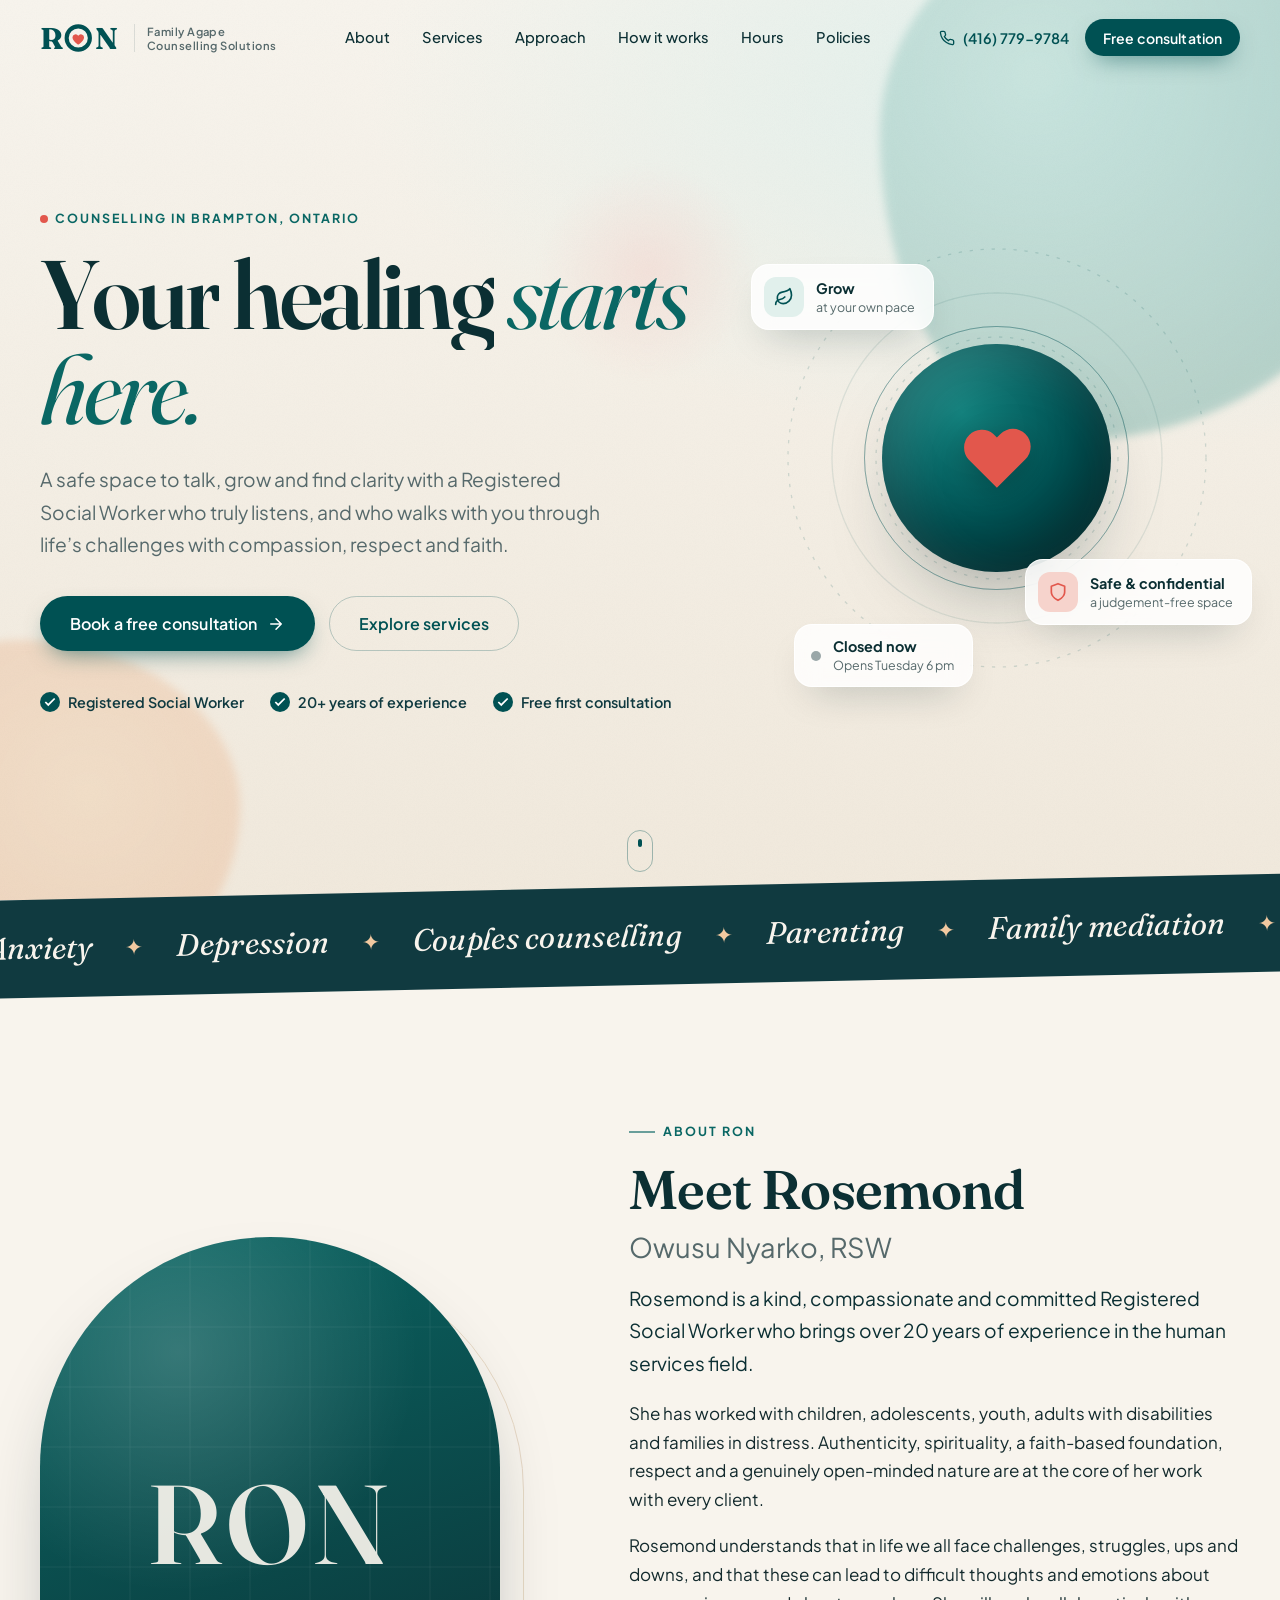
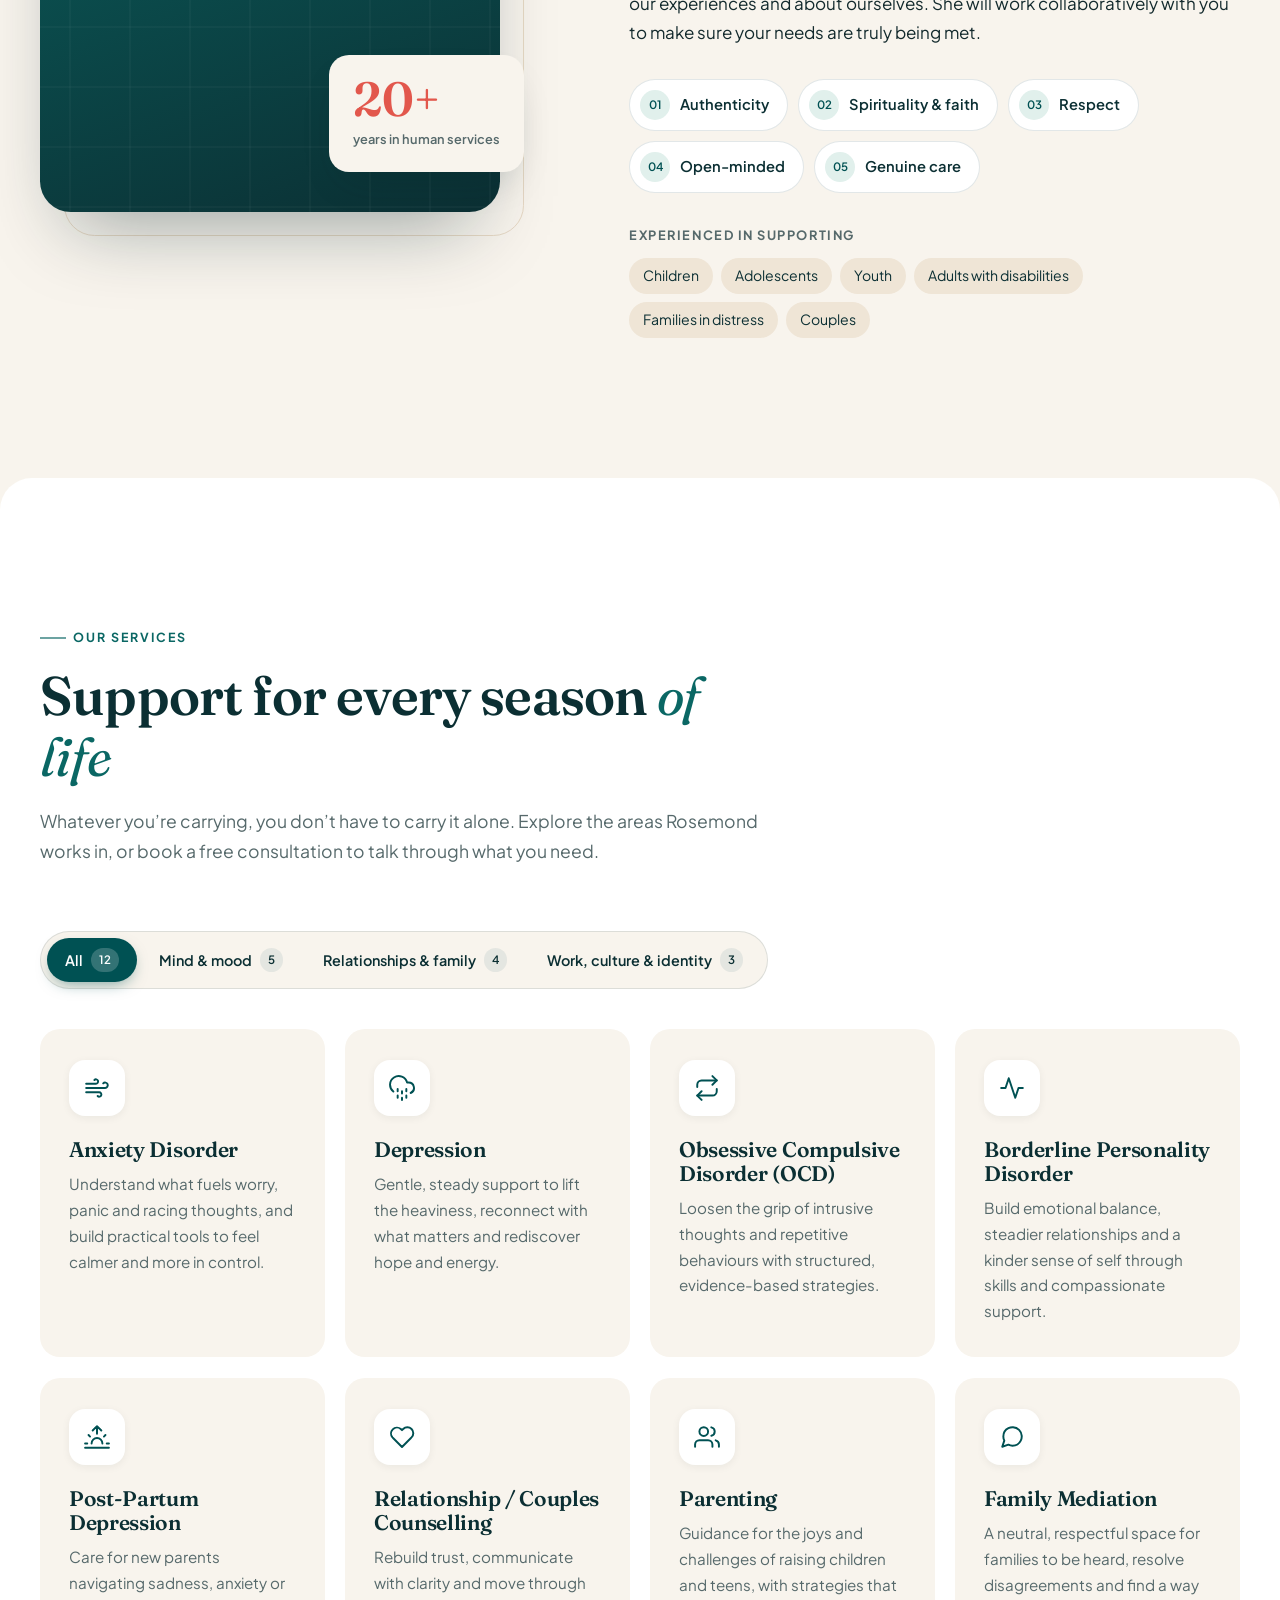
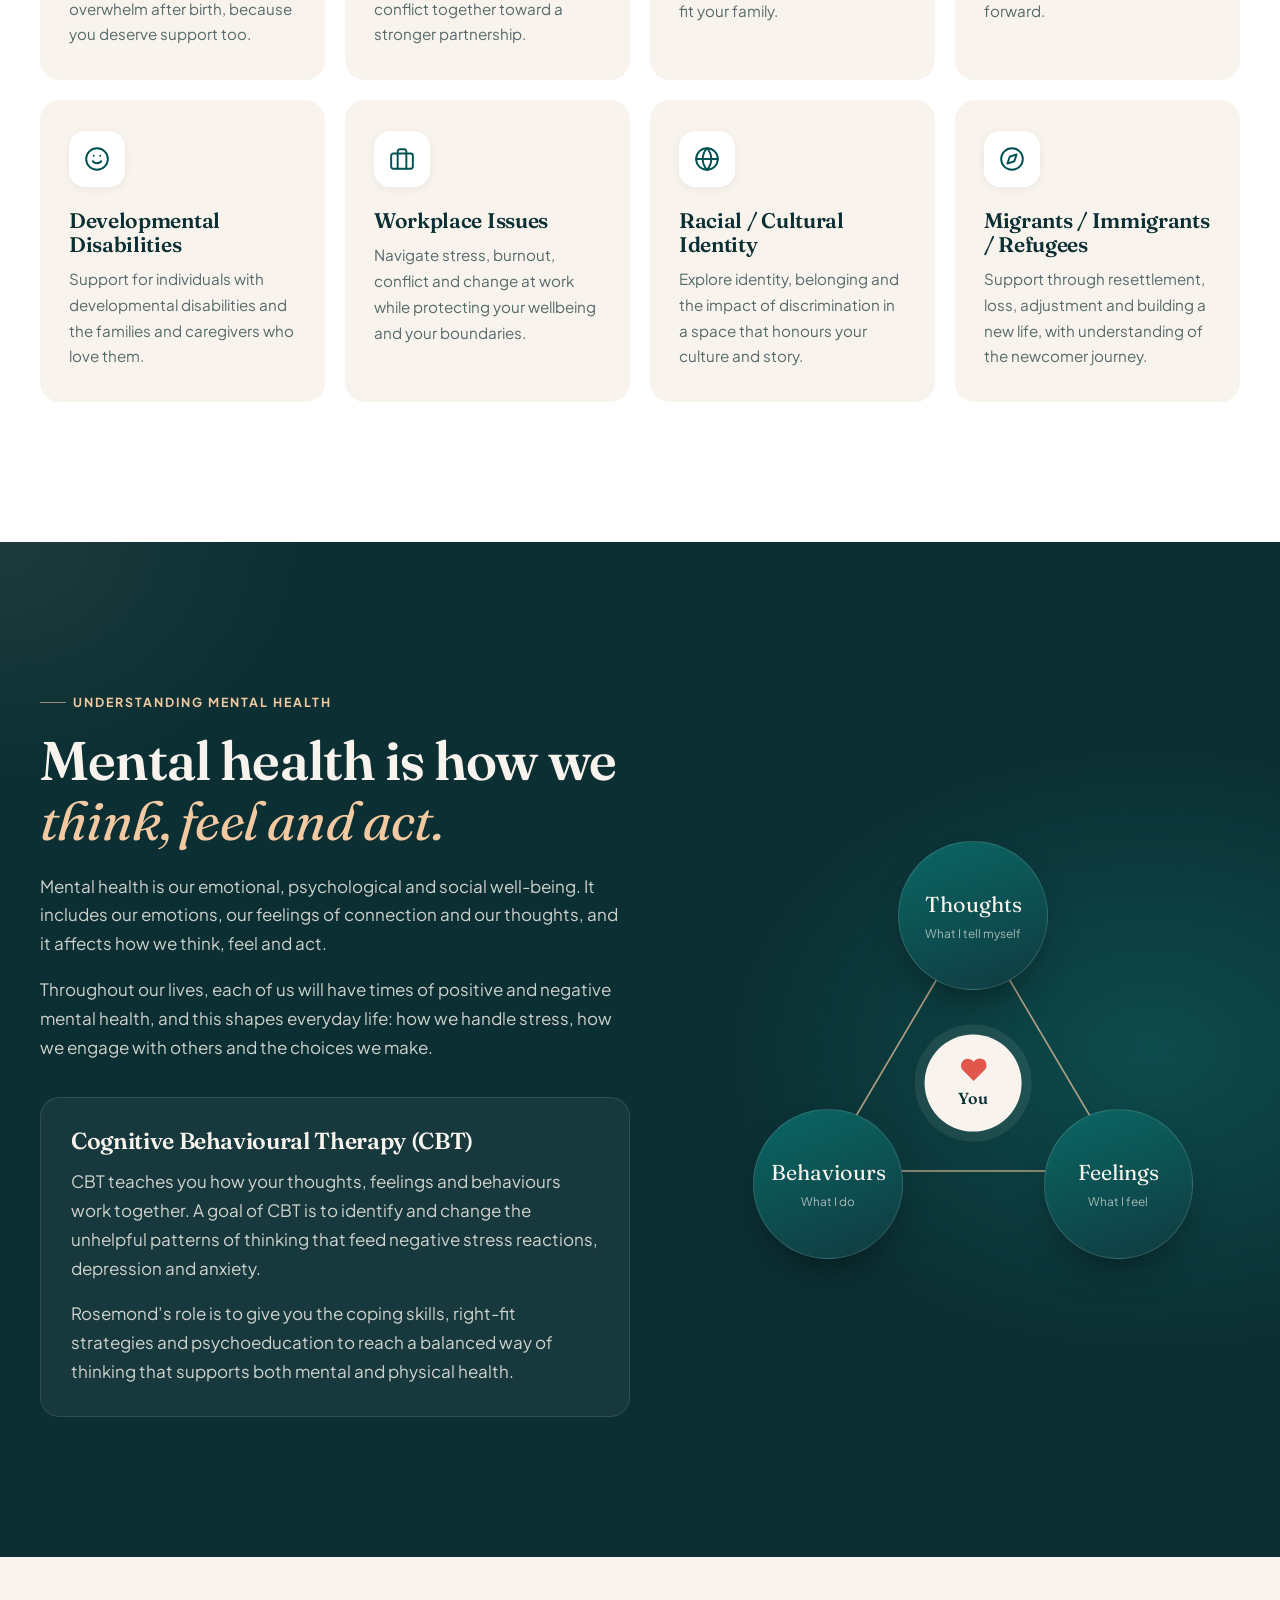
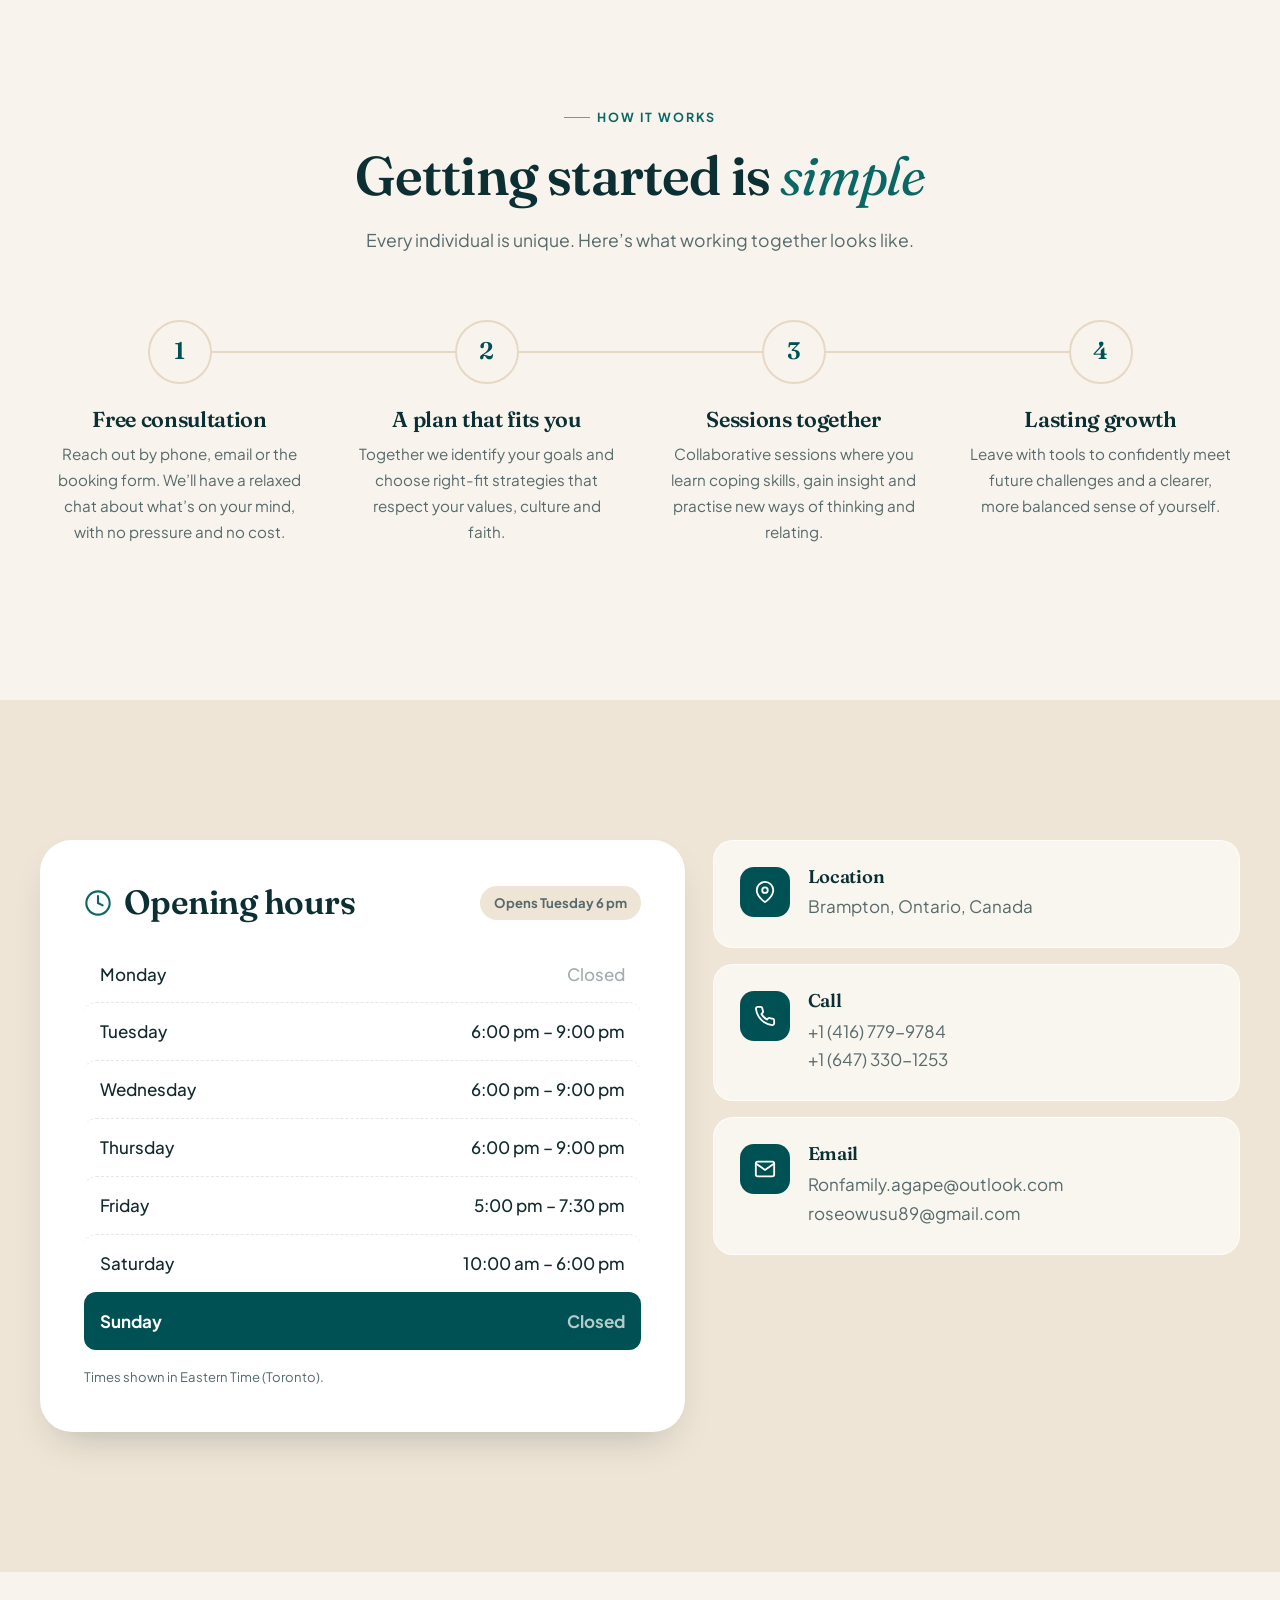
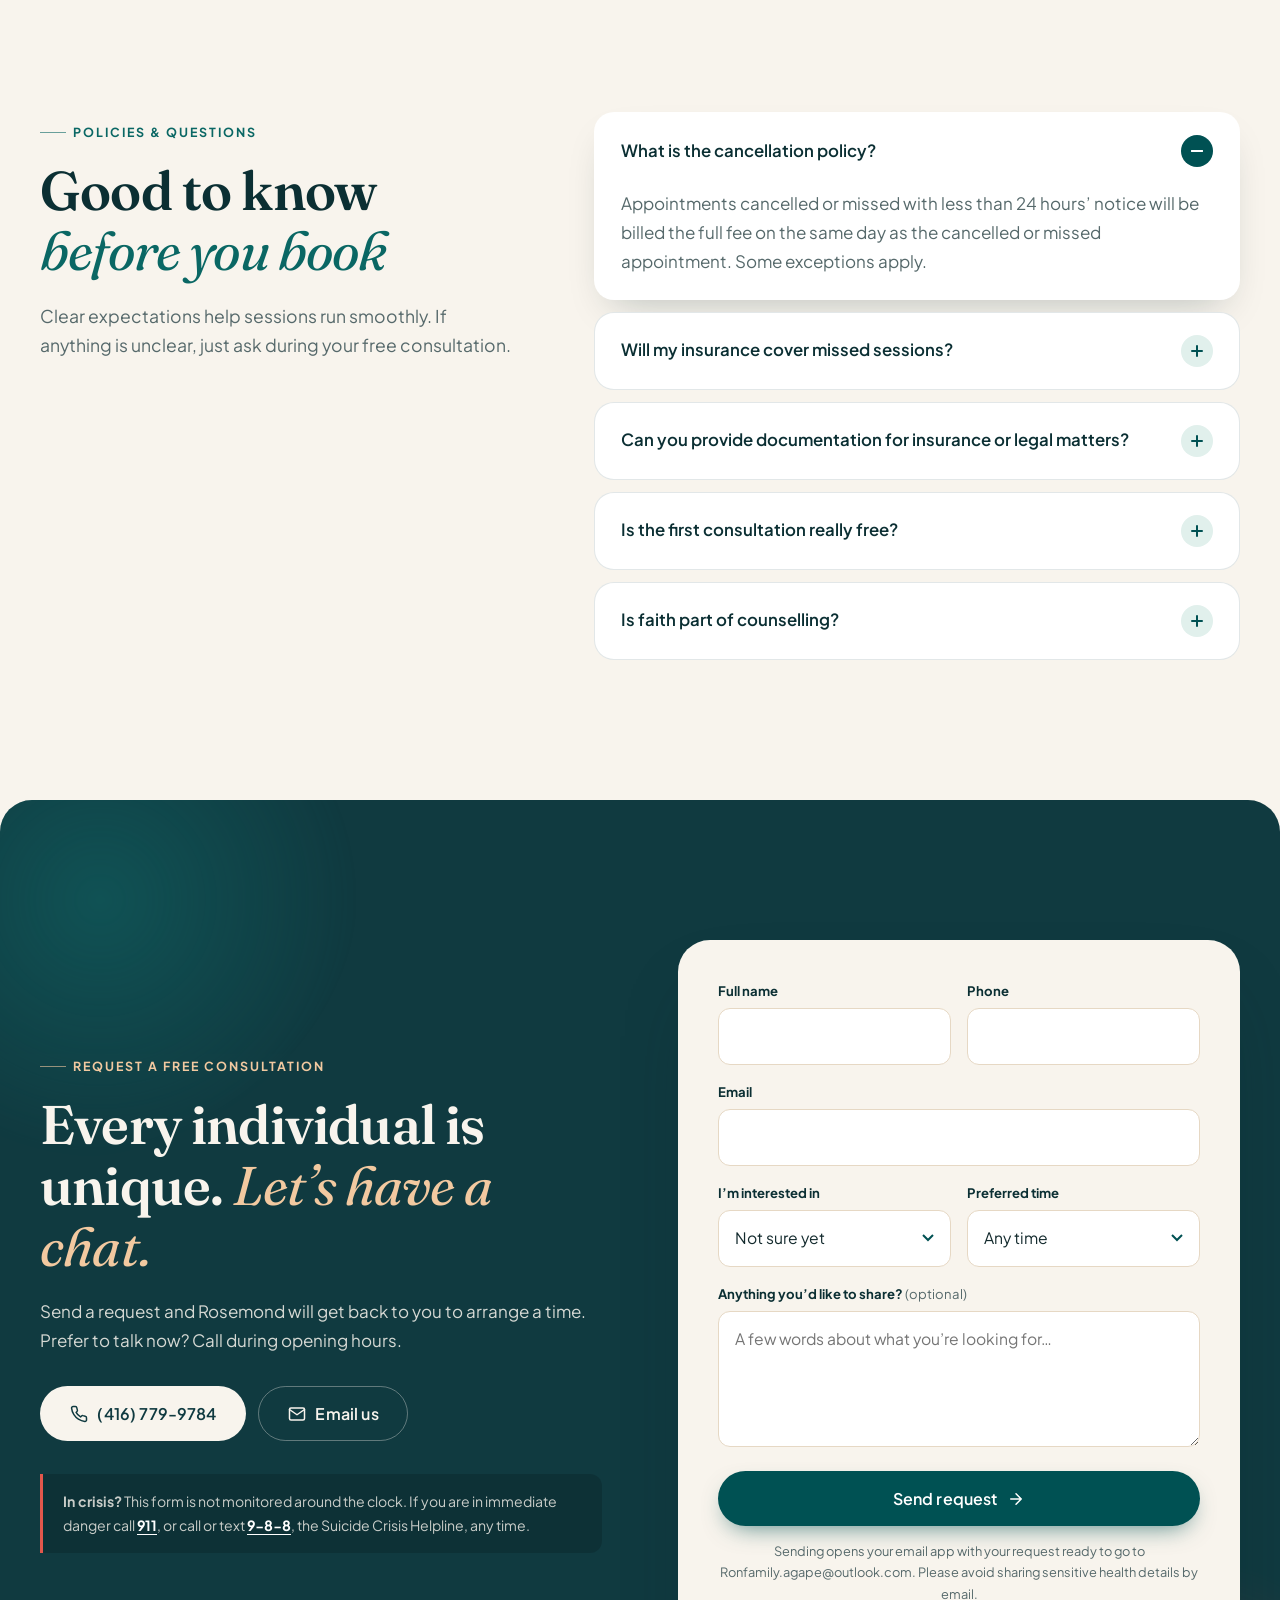
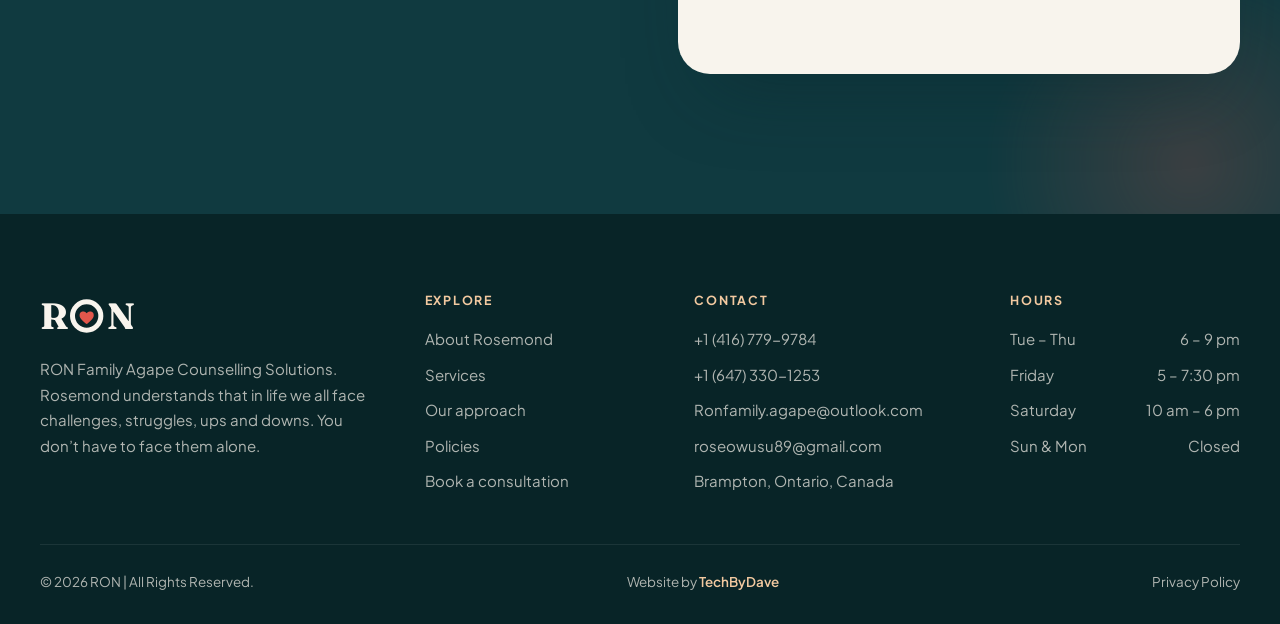
==== commit 70e1cacb: "Add 'Website by TechByDave' credit to footer Co-Authored-By: Claude Opus 5.5 <noreply@anthropic.com>" ====
--- a/index.html
+++ b/index.html
@@ -529,6 +529,7 @@
     </div>
     <div class="container footer__bottom">
       <p>© <span data-year>2026</span> RON | All Rights Reserved.</p>
+      <p class="credit">Website by <a href="https://techbydave.com" target="_blank" rel="noopener">TechByDave</a></p>
       <p><a href="privacy.html">Privacy Policy</a></p>
     </div>
   </footer>
--- a/css/styles.css
+++ b/css/styles.css
@@ -428,6 +428,8 @@
 .footer__hours li { display: flex; justify-content: space-between; gap: 12px; }
 .footer__bottom { display: flex; justify-content: space-between; flex-wrap: wrap; gap: 10px; padding-top: 26px; font-size: .84rem; }
 .footer__bottom p { margin: 0; }
+.credit a { color: var(--peach); font-weight: 600; }
+.credit a:hover { color: #fff; }
 
 /* ---------- Back to top ---------- */
 .to-top { position: fixed; right: 24px; bottom: 24px; z-index: 90; width: 50px; height: 50px; border-radius: 50%; display: grid; place-items: center; background: var(--teal-700); box-shadow: var(--shadow); opacity: 0; transform: translateY(20px) scale(.8); pointer-events: none; transition: opacity .4s, transform .4s var(--ease-spring), background .3s; }
